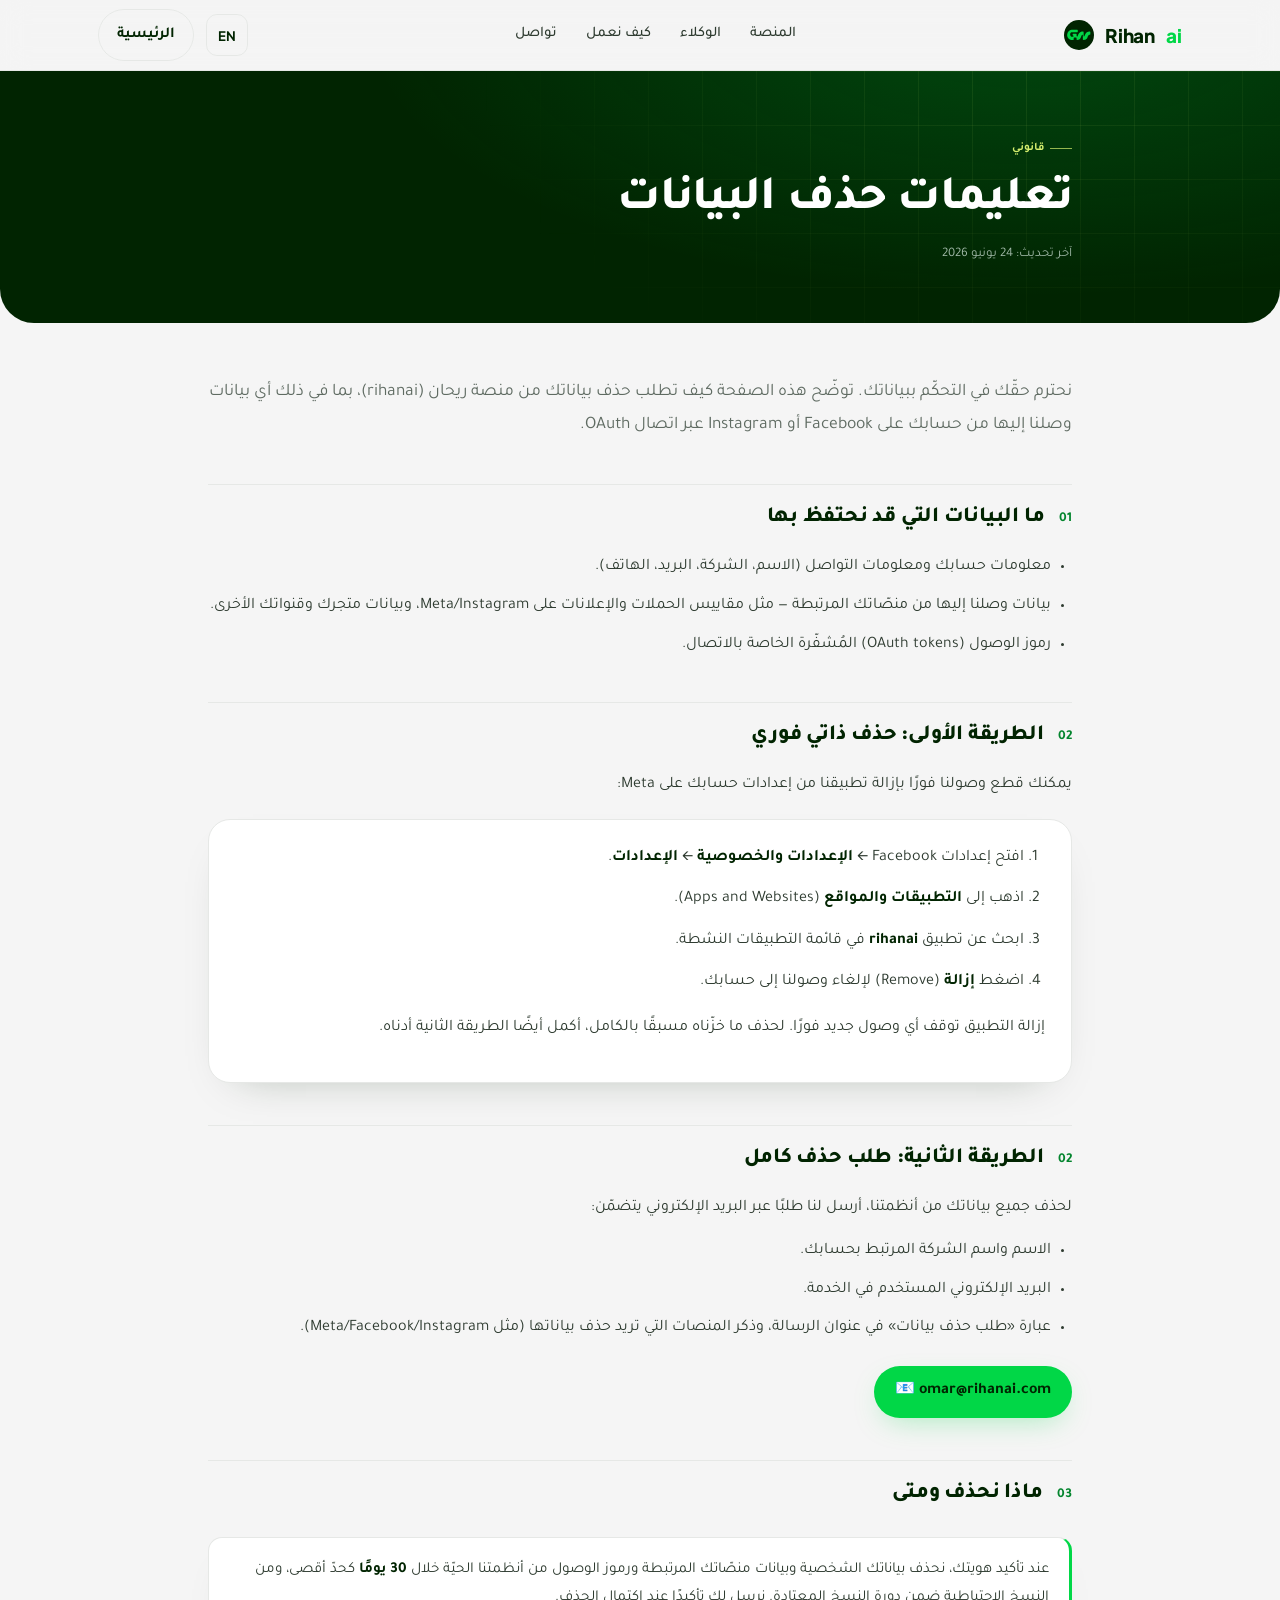
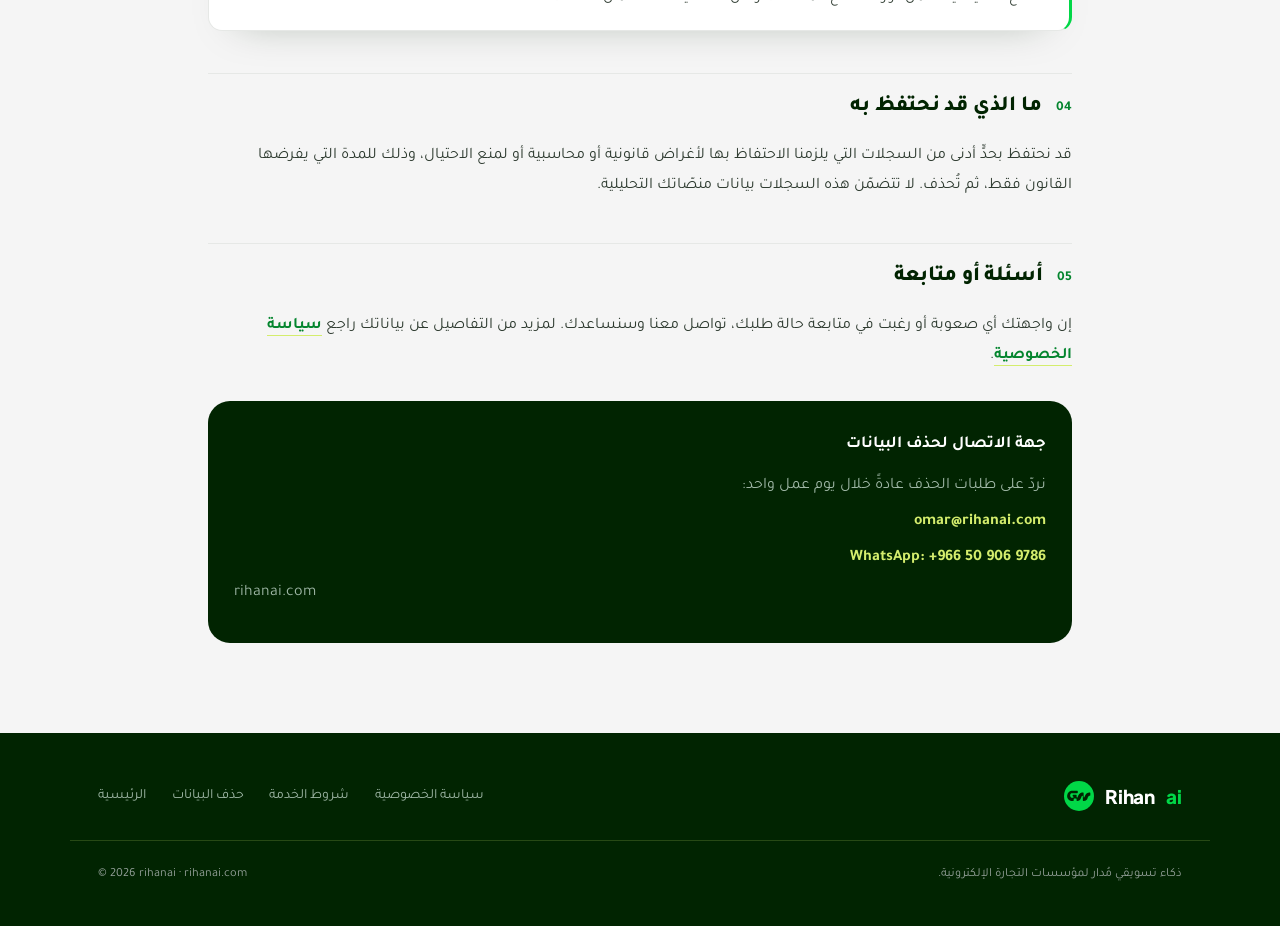
==== data-deletion-instructions.html @ b2b9e388 "rihanai site: landing + privacy, terms, data deletion pages" ====
<!DOCTYPE html>
<html lang="ar" dir="rtl">
<head>
<meta charset="UTF-8" />
<meta name="viewport" content="width=device-width, initial-scale=1.0" />
<title>rihanai — تعليمات حذف البيانات / Data Deletion Instructions</title>
<meta name="description" content="كيف تطلب حذف بياناتك من منصة ريحان، بما في ذلك بيانات Facebook وInstagram. rihanai data deletion instructions." />
<meta name="robots" content="index, follow" />
<link rel="preconnect" href="https://fonts.googleapis.com" />
<link rel="preconnect" href="https://fonts.gstatic.com" crossorigin />
<link href="https://fonts.googleapis.com/css2?family=Plus+Jakarta+Sans:wght@400;500;600;700;800&family=Tajawal:wght@400;500;700;800&family=JetBrains+Mono:wght@400;500;600;700&display=swap" rel="stylesheet" />
<link rel="icon" href="data:image/svg+xml,%3Csvg xmlns='http://www.w3.org/2000/svg' viewBox='0 0 184 184'%3E%3Ccircle cx='92' cy='92' r='92' fill='%23012401'/%3E%3Cpath d='M45.5 59.5C19.6 61.5 3.6 109.6 43 122.8c.3.1.7.2 1 .2H56.5c1.7 0 3-1.3 3-3V110.5c0-1.7 1.3-3 3-3H74c1.7 0 3 1.3 3 3v9.1c0 1.8 1.6 3.2 3.4 3l8.2-1.1c6.4-1.5 11.9-6.5 14.9-15 2.7-7.6 4.7-13.6 9.1-15.5 1.5-.6 2.9.8 2.9 2.5l.1 26c0 1.8 1.6 3.3 3.4 3.1l10-1.1c.4 0 .7-.1 1-.3 4.1-2 10.8-5.5 13.5-12.8 3.5-9.5 6-16 10-18 1.4-.7 3.4-.6 5 0 1.7.2 3-1 3-2.6V73c0-1.7-1.3-3-3-3h-5c-5 .5-14.8 4.1-19.5 11-6.3 9.2-4.6 11.9-9.6 18.9-.3.4-.6.7-1.1.9-1.6.3-2.9-1.7-2.9-3.4V73c0-1.7-1.3-3-3-3h-7.1c-.2 0-.5 0-.7.1-4.9 1.3-15.4 6.3-20.6 16.4-6.6 13-4 14-6.6 14h-2c-1.7 0-3-1.3-3-3V87.5c0-1.7-1.3-3-3-3H56c-1.7 0-3 1.3-3 3v4.3c0 1.4 1 2.6 2.5 2.7l.5 0c1.4.2 2.5 1.3 2.5 2.8v2.2c0 1.7-1.3 3-3 3h-8.6c-.3 0-.5 0-.7-.1C38.5 99.9 32.9 82 44.9 75.3c.4-.2.9-.3 1.3-.3h35.3c1.7 0 3-1.3 3-3V62.5c0-1.7-1.3-3-3-3H45.5Z' fill='%2301D747'/%3E%3C/svg%3E" />
<style>
  :root{
    --ink:#012401; --ink-soft:#2E3B30;
    --green:#01D747; --green-700:#04852E;
    --lime:#D4ED6D; --lime-deep:#5C7517;
    --canvas:#F5F5F5; --surface:#FFFFFF; --surface-soft:#F0F2F0; --tint:#E8FCEE;
    --muted:#5F6B62; --muted-soft:#94A099; --hairline:#E6E8E6;
    --on-dark-muted:#9FB7A6; --on-dark-hairline:rgba(212,237,109,.18);
    --maxw:920px; --radius:22px; --radius-sm:14px;
    --shadow-soft:0 18px 44px -30px rgba(1,36,1,.35);
    --mono:'JetBrains Mono', ui-monospace, Menlo, monospace;
    --font-en:'Plus Jakarta Sans', -apple-system, BlinkMacSystemFont, 'Segoe UI', sans-serif;
    --font-ar:'Tajawal', 'Plus Jakarta Sans', -apple-system, 'Segoe UI', sans-serif;
  }
  *{box-sizing:border-box;margin:0;padding:0}
  html{scroll-behavior:smooth}
  body{font-family:var(--font-ar);background:var(--canvas);color:var(--ink);line-height:1.85;-webkit-font-smoothing:antialiased;text-rendering:optimizeLegibility;overflow-x:hidden}
  html[lang="en"] body{font-family:var(--font-en);line-height:1.7}
  a{color:inherit;text-decoration:none}
  .wrap{max-width:var(--maxw);margin:0 auto;padding:0 28px}
  .mono{font-family:var(--mono);font-variant-numeric:tabular-nums}

  header.nav{position:sticky;top:0;z-index:50;background:rgba(245,245,245,.82);backdrop-filter:blur(14px);border-bottom:1px solid var(--hairline)}
  .nav-inner{display:flex;align-items:center;justify-content:space-between;height:70px;gap:1rem;max-width:1140px;margin:0 auto;padding:0 28px}
  .brand{display:flex;align-items:center;gap:.6em;font-family:var(--font-en);font-weight:800;font-size:1.18rem;letter-spacing:-.01em;direction:ltr}
  .brand svg{width:30px;height:30px;display:block}
  .brand .dot{color:var(--green)}
  .nav-links{display:flex;align-items:center;gap:1.8rem}
  .nav-links a.lnk{font-size:.92rem;font-weight:500;color:var(--ink-soft);transition:color .15s}
  .nav-links a.lnk:hover{color:var(--ink)}
  .nav-cta{display:flex;align-items:center;gap:.7rem}
  .lang{font-family:var(--font-en);font-weight:700;font-size:.82rem;border:1.5px solid var(--hairline);background:transparent;color:var(--ink);width:42px;height:42px;border-radius:11px;cursor:pointer;transition:.15s}
  .lang:hover{border-color:var(--ink)}
  .btn{display:inline-flex;align-items:center;gap:.5em;font-weight:700;font-size:.95rem;padding:.7em 1.2em;border-radius:999px;border:1.5px solid transparent;transition:transform .18s ease, box-shadow .18s ease;cursor:pointer;white-space:nowrap}
  .btn-ghost{border-color:var(--hairline);color:var(--ink);background:transparent}
  .btn-ghost:hover{border-color:var(--ink);transform:translateY(-2px)}
  .arrow{display:inline-block;transition:transform .18s ease}
  html[dir="rtl"] .arrow{transform:scaleX(-1)}

  .legal-hero{position:relative;background:radial-gradient(1100px 460px at 80% -20%, rgba(1,215,71,.20), transparent 60%),var(--ink);color:#fff;overflow:hidden;border-bottom-left-radius:34px;border-bottom-right-radius:34px}
  .legal-hero::after{content:"";position:absolute;inset:0;pointer-events:none;background-image:linear-gradient(var(--on-dark-hairline) 1px,transparent 1px),linear-gradient(90deg,var(--on-dark-hairline) 1px,transparent 1px);background-size:54px 54px;-webkit-mask-image:radial-gradient(800px 500px at 80% 0%, #000 0%, transparent 70%);mask-image:radial-gradient(800px 500px at 80% 0%, #000 0%, transparent 70%);opacity:.5}
  .legal-hero .wrap{position:relative;z-index:2;padding:62px 28px 56px}
  .eyebrow{font-family:var(--mono);font-size:.72rem;font-weight:600;letter-spacing:.22em;text-transform:uppercase;color:var(--lime);display:inline-flex;align-items:center;gap:.55em;margin-bottom:1rem}
  .eyebrow::before{content:"";width:22px;height:1.5px;background:var(--lime);opacity:.7}
  html[lang="ar"] .eyebrow{font-family:var(--font-ar);letter-spacing:0;text-transform:none;font-weight:700}
  .legal-hero h1{font-size:clamp(2rem,4.2vw,3rem);line-height:1.12;letter-spacing:-.02em;font-weight:800;margin-bottom:.9rem}
  .legal-hero .updated{font-family:var(--mono);font-size:.82rem;color:var(--on-dark-muted)}
  html[lang="ar"] .legal-hero .updated{font-family:var(--font-ar)}

  .legal-body{padding:54px 0 30px}
  .legal-body .lead{font-size:1.1rem;color:var(--muted);margin-bottom:34px}
  .legal-body h2{font-size:1.35rem;letter-spacing:-.01em;font-weight:800;margin:42px 0 14px;padding-top:14px;border-top:1px solid var(--hairline);display:flex;align-items:baseline;gap:.7em}
  .legal-body h2 .nx{font-family:var(--mono);font-size:.85rem;color:var(--green-700);font-weight:700;flex:none}
  html[lang="ar"] .legal-body h2 .nx{font-family:var(--font-ar)}
  .legal-body h3{font-size:1.05rem;font-weight:700;margin:24px 0 8px;color:var(--ink-soft)}
  .legal-body p{margin-bottom:14px;color:var(--ink-soft)}
  .legal-body ul,.legal-body ol{margin:0 0 16px;padding-inline-start:1.3em}
  .legal-body li{margin-bottom:9px;color:var(--ink-soft)}
  .legal-body ol li{margin-bottom:12px}
  .legal-body a.inl{color:var(--green-700);font-weight:600;border-bottom:1.5px solid var(--lime);padding-bottom:1px}
  .legal-body strong{color:var(--ink);font-weight:700}
  .callout{background:var(--surface);border:1px solid var(--hairline);border-inline-start:3px solid var(--green);border-radius:var(--radius-sm);padding:18px 20px;margin:22px 0;box-shadow:var(--shadow-soft)}
  .callout p{margin:0;font-size:.95rem}
  .steps-card{background:var(--surface);border:1px solid var(--hairline);border-radius:var(--radius);padding:24px 26px;margin:18px 0;box-shadow:var(--shadow-soft)}
  .steps-card h3{margin-top:0}
  .mailbtn{display:inline-flex;align-items:center;gap:.5em;background:var(--green);color:var(--ink);font-weight:700;padding:.7em 1.3em;border-radius:999px;margin-top:6px;direction:ltr;unicode-bidi:isolate;box-shadow:0 10px 30px -10px rgba(1,215,71,.35)}
  .mailbtn:hover{transform:translateY(-2px)}
  .contact-card{background:var(--ink);color:#fff;border-radius:var(--radius);padding:28px 26px;margin:30px 0 0}
  .contact-card h3{color:#fff;margin:0 0 12px}
  .contact-card p{color:var(--on-dark-muted);margin-bottom:6px}
  .contact-card a{color:var(--lime);font-weight:600;direction:ltr;unicode-bidi:isolate;display:inline-block}
  .ltr{direction:ltr;unicode-bidi:isolate}

  footer{background:var(--ink);color:var(--on-dark-muted);padding:46px 0 40px;margin-top:60px}
  .foot-inner{display:flex;align-items:center;justify-content:space-between;flex-wrap:wrap;gap:18px;max-width:1140px;margin:0 auto;padding:0 28px}
  .foot-inner .brand{color:#fff}
  .foot-links{display:flex;gap:1.6rem;font-size:.88rem;flex-wrap:wrap}
  .foot-links a:hover{color:var(--lime)}
  .foot-note{max-width:1140px;margin:26px auto 0;padding:22px 28px 0;border-top:1px solid var(--on-dark-hairline);font-size:.78rem;color:var(--muted-soft);display:flex;justify-content:space-between;flex-wrap:wrap;gap:10px}

  @media (max-width:620px){
    .nav-links{display:none}
    .legal-body h2{flex-direction:column;gap:.2em}
  }
</style>
</head>
<body>

<header class="nav">
  <div class="nav-inner">
    <a href="index.html" class="brand" aria-label="rihanai">
      <svg viewBox="0 0 184 184" aria-hidden="true"><circle cx="92" cy="92" r="92" fill="#012401"/><path d="M45.5 59.5C19.6 61.5 3.6 109.6 43 122.8c.3.1.7.2 1 .2H56.5c1.7 0 3-1.3 3-3V110.5c0-1.7 1.3-3 3-3H74c1.7 0 3 1.3 3 3v9.1c0 1.8 1.6 3.2 3.4 3l8.2-1.1c6.4-1.5 11.9-6.5 14.9-15 2.7-7.6 4.7-13.6 9.1-15.5 1.5-.6 2.9.8 2.9 2.5l.1 26c0 1.8 1.6 3.3 3.4 3.1l10-1.1c.4 0 .7-.1 1-.3 4.1-2 10.8-5.5 13.5-12.8 3.5-9.5 6-16 10-18 1.4-.7 3.4-.6 5 0 1.7.2 3-1 3-2.6V73c0-1.7-1.3-3-3-3h-5c-5 .5-14.8 4.1-19.5 11-6.3 9.2-4.6 11.9-9.6 18.9-.3.4-.6.7-1.1.9-1.6.3-2.9-1.7-2.9-3.4V73c0-1.7-1.3-3-3-3h-7.1c-.2 0-.5 0-.7.1-4.9 1.3-15.4 6.3-20.6 16.4-6.6 13-4 14-6.6 14h-2c-1.7 0-3-1.3-3-3V87.5c0-1.7-1.3-3-3-3H56c-1.7 0-3 1.3-3 3v4.3c0 1.4 1 2.6 2.5 2.7l.5 0c1.4.2 2.5 1.3 2.5 2.8v2.2c0 1.7-1.3 3-3 3h-8.6c-.3 0-.5 0-.7-.1C38.5 99.9 32.9 82 44.9 75.3c.4-.2.9-.3 1.3-.3h35.3c1.7 0 3-1.3 3-3V62.5c0-1.7-1.3-3-3-3H45.5Z" fill="#01D747"/></svg>
      Rihan<span class="dot">ai</span>
    </a>
    <nav class="nav-links">
      <a class="lnk" href="index.html#platform" data-ar="المنصة" data-en="Platform">المنصة</a>
      <a class="lnk" href="index.html#agents" data-ar="الوكلاء" data-en="Agents">الوكلاء</a>
      <a class="lnk" href="index.html#how" data-ar="كيف نعمل" data-en="How it works">كيف نعمل</a>
      <a class="lnk" href="index.html#contact" data-ar="تواصل" data-en="Contact">تواصل</a>
    </nav>
    <div class="nav-cta">
      <button class="lang" id="langToggle" aria-label="Switch language">EN</button>
      <a class="btn btn-ghost" href="index.html" data-ar="الرئيسية" data-en="Home">الرئيسية <span class="arrow">→</span></a>
    </div>
  </div>
</header>

<section class="legal-hero">
  <div class="wrap">
    <span class="eyebrow" data-ar="قانوني" data-en="Legal">قانوني</span>
    <h1 data-ar="تعليمات حذف البيانات" data-en="Data Deletion Instructions">تعليمات حذف البيانات</h1>
    <div class="updated" data-ar="آخر تحديث: 24 يونيو 2026" data-en="Last updated: June 24, 2026">آخر تحديث: 24 يونيو 2026</div>
  </div>
</section>

<main class="legal-body">
  <div class="wrap">
    <p class="lead" data-ar="نحترم حقّك في التحكّم ببياناتك. توضّح هذه الصفحة كيف تطلب حذف بياناتك من منصة ريحان (rihanai)، بما في ذلك أي بيانات وصلنا إليها من حسابك على Facebook أو Instagram عبر اتصال OAuth." data-en="We respect your right to control your data. This page explains how to request deletion of your data from rihanai, including any data we accessed from your Facebook or Instagram account through the OAuth connection.">نحترم حقّك في التحكّم ببياناتك. توضّح هذه الصفحة كيف تطلب حذف بياناتك من منصة ريحان (rihanai)، بما في ذلك أي بيانات وصلنا إليها من حسابك على Facebook أو Instagram عبر اتصال OAuth.</p>

    <h2><span class="nx">01</span><span data-ar="ما البيانات التي قد نحتفظ بها" data-en="What data we may hold">ما البيانات التي قد نحتفظ بها</span></h2>
    <ul>
      <li data-ar="معلومات حسابك ومعلومات التواصل (الاسم، الشركة، البريد، الهاتف)." data-en="Your account and contact information (name, company, email, phone).">معلومات حسابك ومعلومات التواصل (الاسم، الشركة، البريد، الهاتف).</li>
      <li data-ar="بيانات وصلنا إليها من منصّاتك المرتبطة — مثل مقاييس الحملات والإعلانات على Meta/Instagram، وبيانات متجرك وقنواتك الأخرى." data-en="Data we accessed from your connected platforms — such as Meta/Instagram campaign and ad metrics, and data from your store and other channels.">بيانات وصلنا إليها من منصّاتك المرتبطة — مثل مقاييس الحملات والإعلانات على Meta/Instagram، وبيانات متجرك وقنواتك الأخرى.</li>
      <li data-ar="رموز الوصول (OAuth tokens) المُشفّرة الخاصة بالاتصال." data-en="The encrypted OAuth access tokens used for the connection.">رموز الوصول (OAuth tokens) المُشفّرة الخاصة بالاتصال.</li>
    </ul>

    <h2><span class="nx">02</span><span data-ar="الطريقة الأولى: حذف ذاتي فوري" data-en="Option 1: instant self-service removal">الطريقة الأولى: حذف ذاتي فوري</span></h2>
    <p data-ar="يمكنك قطع وصولنا فورًا بإزالة تطبيقنا من إعدادات حسابك على Meta:" data-en="You can revoke our access immediately by removing our app from your Meta account settings:">يمكنك قطع وصولنا فورًا بإزالة تطبيقنا من إعدادات حسابك على Meta:</p>
    <div class="steps-card">
      <ol>
        <li data-ar="افتح إعدادات Facebook ← <strong>الإعدادات والخصوصية</strong> ← <strong>الإعدادات</strong>." data-en="Open Facebook <strong>Settings &amp; Privacy</strong> → <strong>Settings</strong>.">افتح إعدادات Facebook ← <strong>الإعدادات والخصوصية</strong> ← <strong>الإعدادات</strong>.</li>
        <li data-ar="اذهب إلى <strong>التطبيقات والمواقع</strong> (Apps and Websites)." data-en="Go to <strong>Apps and Websites</strong>.">اذهب إلى <strong>التطبيقات والمواقع</strong> (Apps and Websites).</li>
        <li data-ar="ابحث عن تطبيق <strong>rihanai</strong> في قائمة التطبيقات النشطة." data-en="Find the <strong>rihanai</strong> app in your active apps list.">ابحث عن تطبيق <strong>rihanai</strong> في قائمة التطبيقات النشطة.</li>
        <li data-ar="اضغط <strong>إزالة</strong> (Remove) لإلغاء وصولنا إلى حسابك." data-en="Click <strong>Remove</strong> to revoke our access to your account.">اضغط <strong>إزالة</strong> (Remove) لإلغاء وصولنا إلى حسابك.</li>
      </ol>
      <p data-ar="إزالة التطبيق توقف أي وصول جديد فورًا. لحذف ما خزّناه مسبقًا بالكامل، أكمل أيضًا الطريقة الثانية أدناه." data-en="Removing the app stops any new access immediately. To also erase everything we previously stored, complete Option 2 below.">إزالة التطبيق توقف أي وصول جديد فورًا. لحذف ما خزّناه مسبقًا بالكامل، أكمل أيضًا الطريقة الثانية أدناه.</p>
    </div>

    <h2><span class="nx">02</span><span data-ar="الطريقة الثانية: طلب حذف كامل" data-en="Option 2: request full deletion">الطريقة الثانية: طلب حذف كامل</span></h2>
    <p data-ar="لحذف جميع بياناتك من أنظمتنا، أرسل لنا طلبًا عبر البريد الإلكتروني يتضمّن:" data-en="To delete all of your data from our systems, send us a request by email including:">لحذف جميع بياناتك من أنظمتنا، أرسل لنا طلبًا عبر البريد الإلكتروني يتضمّن:</p>
    <ul>
      <li data-ar="الاسم واسم الشركة المرتبط بحسابك." data-en="The name and company associated with your account.">الاسم واسم الشركة المرتبط بحسابك.</li>
      <li data-ar="البريد الإلكتروني المستخدم في الخدمة." data-en="The email used with the service.">البريد الإلكتروني المستخدم في الخدمة.</li>
      <li data-ar="عبارة «طلب حذف بيانات» في عنوان الرسالة، وذكر المنصات التي تريد حذف بياناتها (مثل Meta/Facebook/Instagram)." data-en="The subject line &quot;Data Deletion Request&quot;, and the platforms whose data you want deleted (e.g. Meta/Facebook/Instagram).">عبارة «طلب حذف بيانات» في عنوان الرسالة، وذكر المنصات التي تريد حذف بياناتها (مثل Meta/Facebook/Instagram).</li>
    </ul>
    <a class="mailbtn" href="mailto:omar@rihanai.com?subject=Data%20Deletion%20Request%20-%20rihanai&amp;body=Name%2FCompany%3A%20%0AAccount%20email%3A%20%0APlatforms%20to%20delete%3A%20">📧 omar@rihanai.com</a>

    <h2><span class="nx">03</span><span data-ar="ماذا نحذف ومتى" data-en="What we delete & when">ماذا نحذف ومتى</span></h2>
    <div class="callout"><p data-ar="عند تأكيد هويتك، نحذف بياناتك الشخصية وبيانات منصّاتك المرتبطة ورموز الوصول من أنظمتنا الحيّة خلال <strong>30 يومًا</strong> كحدّ أقصى، ومن النسخ الاحتياطية ضمن دورة النسخ المعتادة. نرسل لك تأكيدًا عند اكتمال الحذف." data-en="Once your identity is confirmed, we delete your personal data, connected-platform data, and access tokens from our live systems within a maximum of <strong>30 days</strong>, and from backups within our normal backup cycle. We send you a confirmation once deletion is complete.">عند تأكيد هويتك، نحذف بياناتك الشخصية وبيانات منصّاتك المرتبطة ورموز الوصول من أنظمتنا الحيّة خلال <strong>30 يومًا</strong> كحدّ أقصى، ومن النسخ الاحتياطية ضمن دورة النسخ المعتادة. نرسل لك تأكيدًا عند اكتمال الحذف.</p></div>

    <h2><span class="nx">04</span><span data-ar="ما الذي قد نحتفظ به" data-en="What we may retain">ما الذي قد نحتفظ به</span></h2>
    <p data-ar="قد نحتفظ بحدٍّ أدنى من السجلات التي يلزمنا الاحتفاظ بها لأغراض قانونية أو محاسبية أو لمنع الاحتيال، وذلك للمدة التي يفرضها القانون فقط، ثم تُحذف. لا تتضمّن هذه السجلات بيانات منصّاتك التحليلية." data-en="We may retain a minimum of records that we are required to keep for legal, accounting, or fraud-prevention purposes, only for the period required by law, after which they are deleted. These records do not include your platform analytics data.">قد نحتفظ بحدٍّ أدنى من السجلات التي يلزمنا الاحتفاظ بها لأغراض قانونية أو محاسبية أو لمنع الاحتيال، وذلك للمدة التي يفرضها القانون فقط، ثم تُحذف. لا تتضمّن هذه السجلات بيانات منصّاتك التحليلية.</p>

    <h2><span class="nx">05</span><span data-ar="أسئلة أو متابعة" data-en="Questions or follow-up">أسئلة أو متابعة</span></h2>
    <p data-ar="إن واجهتك أي صعوبة أو رغبت في متابعة حالة طلبك، تواصل معنا وسنساعدك. لمزيد من التفاصيل عن بياناتك راجع <a class='inl' href='privacy-policy.html'>سياسة الخصوصية</a>." data-en="If you run into any difficulty or want to follow up on your request, contact us and we will help. For more detail about your data, see our <a class='inl' href='privacy-policy.html'>Privacy Policy</a>.">إن واجهتك أي صعوبة أو رغبت في متابعة حالة طلبك، تواصل معنا وسنساعدك. لمزيد من التفاصيل عن بياناتك راجع <a class="inl" href="privacy-policy.html">سياسة الخصوصية</a>.</p>

    <div class="contact-card">
      <h3 data-ar="جهة الاتصال لحذف البيانات" data-en="Data deletion contact">جهة الاتصال لحذف البيانات</h3>
      <p data-ar="نردّ على طلبات الحذف عادةً خلال يوم عمل واحد:" data-en="We usually respond to deletion requests within one business day:">نردّ على طلبات الحذف عادةً خلال يوم عمل واحد:</p>
      <p><a href="mailto:omar@rihanai.com?subject=Data%20Deletion%20Request%20-%20rihanai">omar@rihanai.com</a></p>
      <p><a href="https://wa.me/966509069786" target="_blank" rel="noopener">WhatsApp: +966 50 906 9786</a></p>
      <p class="ltr">rihanai.com</p>
    </div>
  </div>
</main>

<footer>
  <div class="foot-inner">
    <a href="index.html" class="brand">
      <svg viewBox="0 0 184 184" aria-hidden="true"><circle cx="92" cy="92" r="92" fill="#01D747"/><path d="M45.5 59.5C19.6 61.5 3.6 109.6 43 122.8c.3.1.7.2 1 .2H56.5c1.7 0 3-1.3 3-3V110.5c0-1.7 1.3-3 3-3H74c1.7 0 3 1.3 3 3v9.1c0 1.8 1.6 3.2 3.4 3l8.2-1.1c6.4-1.5 11.9-6.5 14.9-15 2.7-7.6 4.7-13.6 9.1-15.5 1.5-.6 2.9.8 2.9 2.5l.1 26c0 1.8 1.6 3.3 3.4 3.1l10-1.1c.4 0 .7-.1 1-.3 4.1-2 10.8-5.5 13.5-12.8 3.5-9.5 6-16 10-18 1.4-.7 3.4-.6 5 0 1.7.2 3-1 3-2.6V73c0-1.7-1.3-3-3-3h-5c-5 .5-14.8 4.1-19.5 11-6.3 9.2-4.6 11.9-9.6 18.9-.3.4-.6.7-1.1.9-1.6.3-2.9-1.7-2.9-3.4V73c0-1.7-1.3-3-3-3h-7.1c-.2 0-.5 0-.7.1-4.9 1.3-15.4 6.3-20.6 16.4-6.6 13-4 14-6.6 14h-2c-1.7 0-3-1.3-3-3V87.5c0-1.7-1.3-3-3-3H56c-1.7 0-3 1.3-3 3v4.3c0 1.4 1 2.6 2.5 2.7l.5 0c1.4.2 2.5 1.3 2.5 2.8v2.2c0 1.7-1.3 3-3 3h-8.6c-.3 0-.5 0-.7-.1C38.5 99.9 32.9 82 44.9 75.3c.4-.2.9-.3 1.3-.3h35.3c1.7 0 3-1.3 3-3V62.5c0-1.7-1.3-3-3-3H45.5Z" fill="#012401"/></svg>
      Rihan<span style="color:var(--green)">ai</span>
    </a>
    <nav class="foot-links">
      <a href="privacy-policy.html" data-ar="سياسة الخصوصية" data-en="Privacy Policy">سياسة الخصوصية</a>
      <a href="terms-of-service.html" data-ar="شروط الخدمة" data-en="Terms of Service">شروط الخدمة</a>
      <a href="data-deletion-instructions.html" data-ar="حذف البيانات" data-en="Data Deletion">حذف البيانات</a>
      <a href="index.html" data-ar="الرئيسية" data-en="Home">الرئيسية</a>
    </nav>
  </div>
  <div class="foot-note">
    <span data-ar="ذكاء تسويقي مُدار لمؤسسات التجارة الإلكترونية." data-en="Managed marketing intelligence for enterprise eCommerce.">ذكاء تسويقي مُدار لمؤسسات التجارة الإلكترونية.</span>
    <span class="ltr">© 2026 rihanai · rihanai.com</span>
  </div>
</footer>

<script>
(function(){
  var lang='ar';
  function applyLang(l){
    lang=l;
    document.documentElement.lang=l;
    document.documentElement.dir=(l==='ar')?'rtl':'ltr';
    document.querySelectorAll('[data-ar]').forEach(function(el){
      var v=el.getAttribute('data-'+l); if(v!=null) el.innerHTML=v;
    });
    var lt=document.getElementById('langToggle'); if(lt) lt.textContent=(l==='ar')?'EN':'ع';
    try{ localStorage.setItem('rihan_lang',l); }catch(e){}
  }
  var saved=null; try{ saved=localStorage.getItem('rihan_lang'); }catch(e){}
  document.getElementById('langToggle').addEventListener('click',function(){ applyLang(lang==='ar'?'en':'ar'); });
  if(saved==='en'||saved==='ar') applyLang(saved); else applyLang('ar');
})();
</script>
</body>
</html>
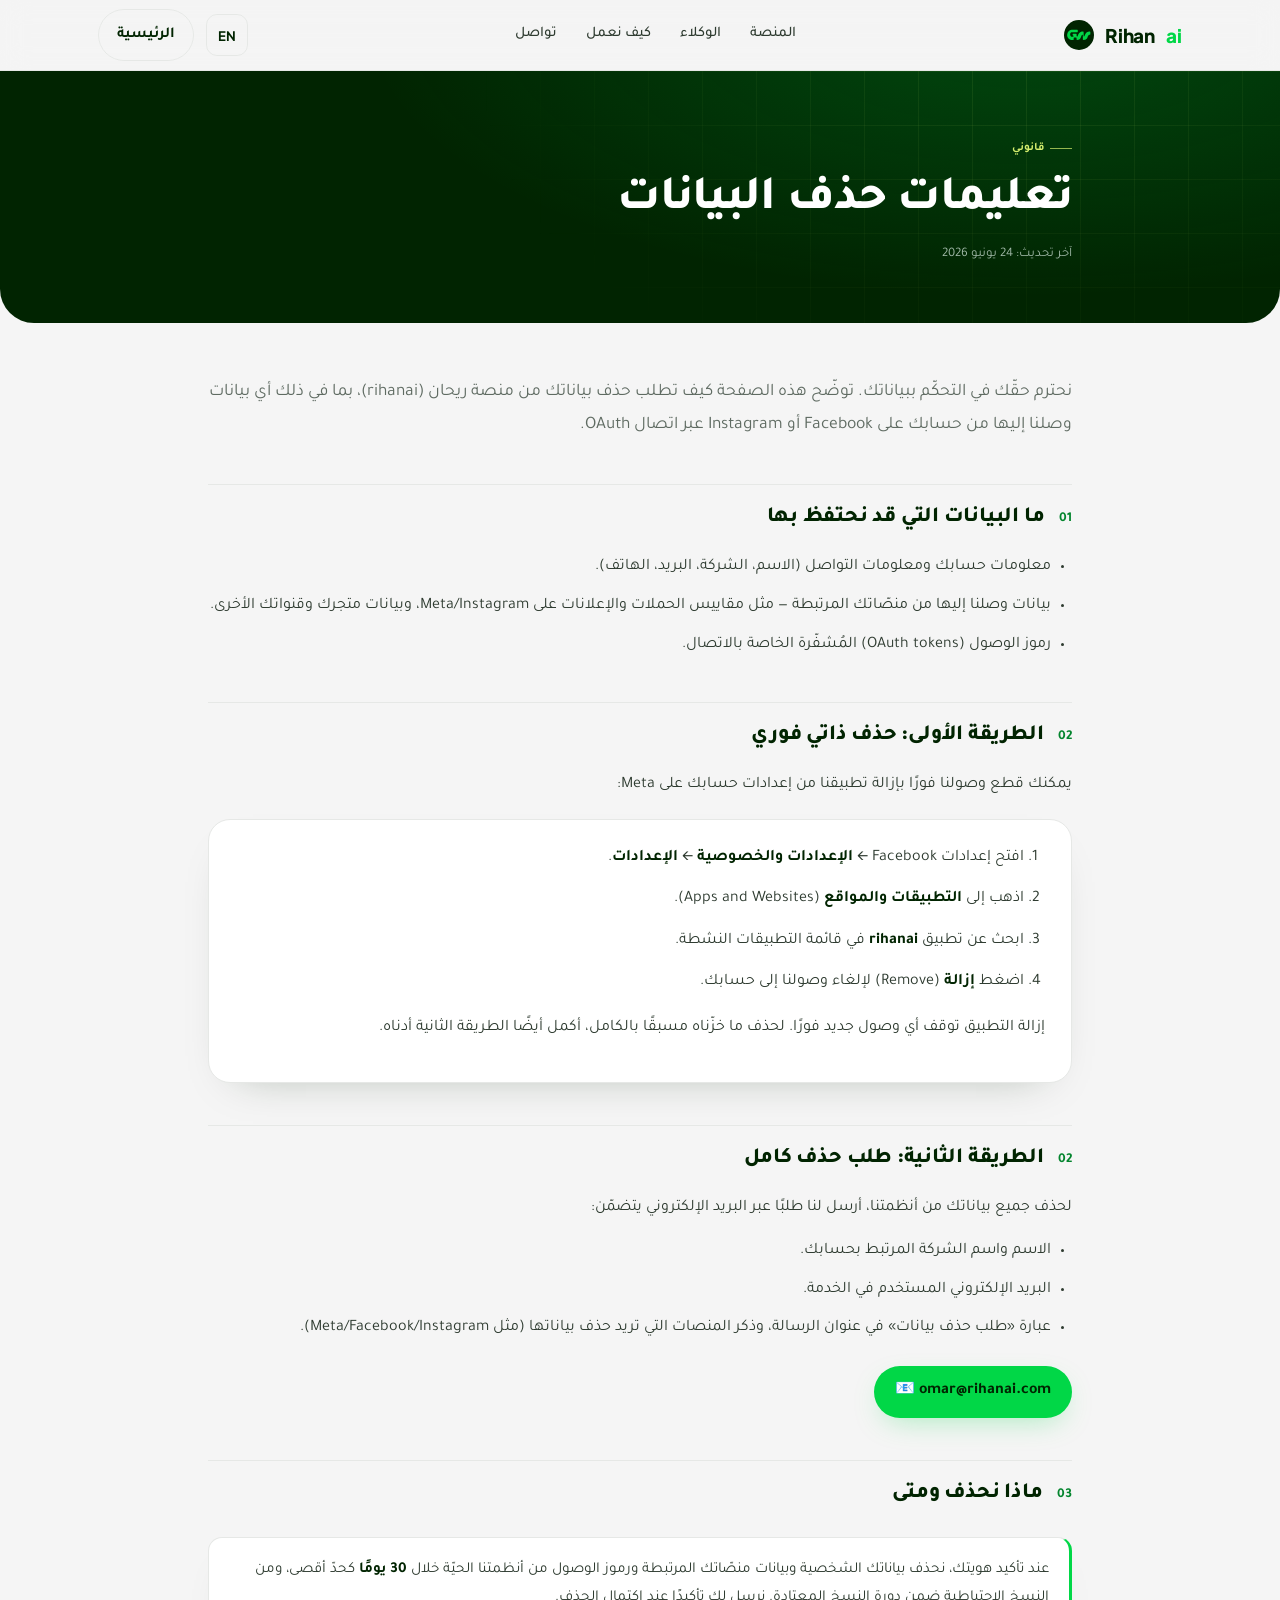
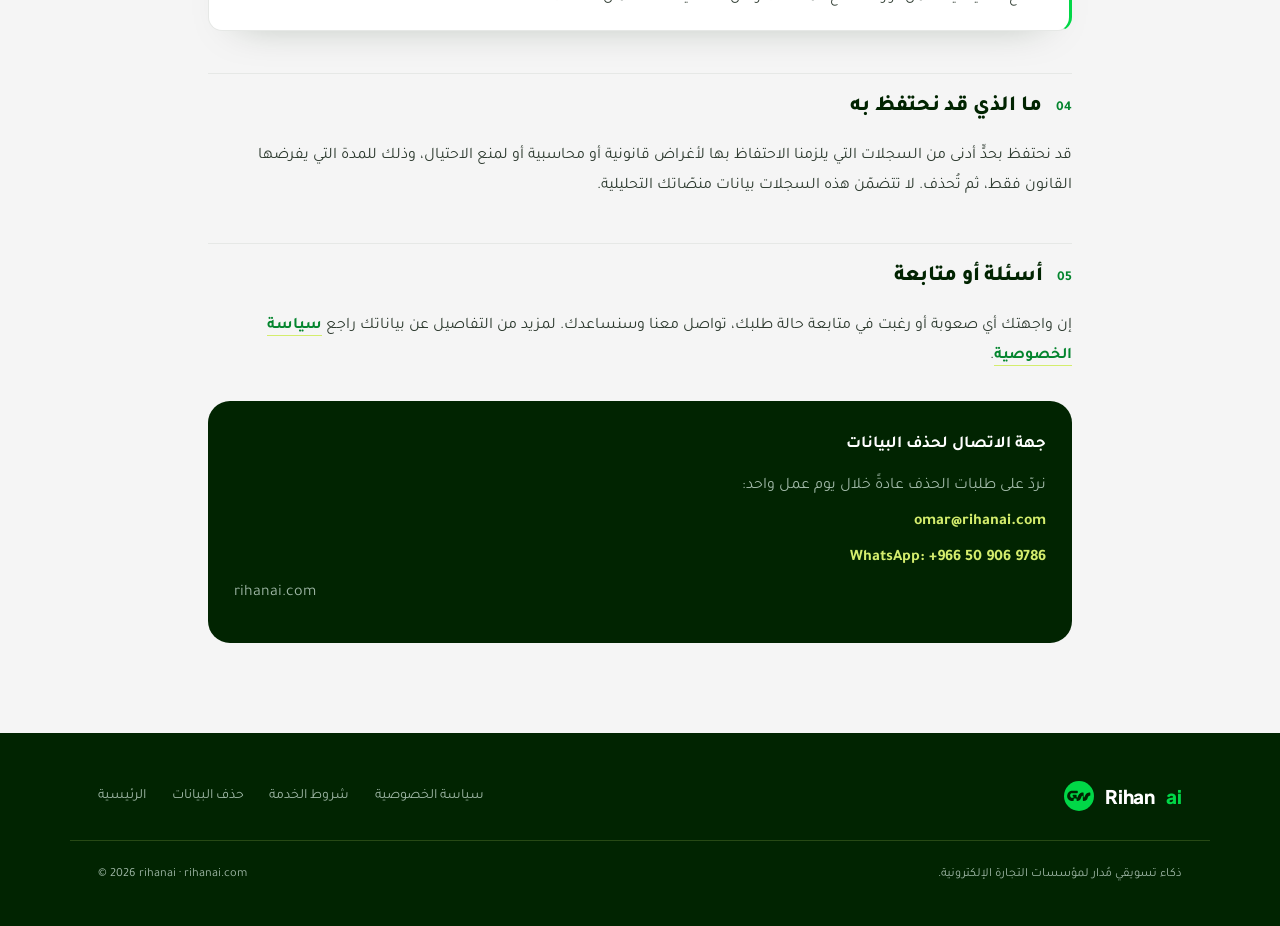
==== commit e8b8e2e8: "update site content" ====
--- a/data-deletion-instructions.html
+++ b/data-deletion-instructions.html
@@ -8,7 +8,8 @@
 <meta name="robots" content="index, follow" />
 <link rel="preconnect" href="https://fonts.googleapis.com" />
 <link rel="preconnect" href="https://fonts.gstatic.com" crossorigin />
-<link href="https://fonts.googleapis.com/css2?family=Plus+Jakarta+Sans:wght@400;500;600;700;800&family=Tajawal:wght@400;500;700;800&family=JetBrains+Mono:wght@400;500;600;700&display=swap" rel="stylesheet" />
+<link rel="stylesheet" media="print" onload="this.media='all'" href="https://fonts.googleapis.com/css2?family=Plus+Jakarta+Sans:wght@400;500;600;700;800&family=Tajawal:wght@400;500;700;800&family=JetBrains+Mono:wght@400;500;600;700&display=swap" />
+<noscript><link rel="stylesheet" href="https://fonts.googleapis.com/css2?family=Plus+Jakarta+Sans:wght@400;500;600;700;800&family=Tajawal:wght@400;500;700;800&family=JetBrains+Mono:wght@400;500;600;700&display=swap" /></noscript>
 <link rel="icon" href="data:image/svg+xml,%3Csvg xmlns='http://www.w3.org/2000/svg' viewBox='0 0 184 184'%3E%3Ccircle cx='92' cy='92' r='92' fill='%23012401'/%3E%3Cpath d='M45.5 59.5C19.6 61.5 3.6 109.6 43 122.8c.3.1.7.2 1 .2H56.5c1.7 0 3-1.3 3-3V110.5c0-1.7 1.3-3 3-3H74c1.7 0 3 1.3 3 3v9.1c0 1.8 1.6 3.2 3.4 3l8.2-1.1c6.4-1.5 11.9-6.5 14.9-15 2.7-7.6 4.7-13.6 9.1-15.5 1.5-.6 2.9.8 2.9 2.5l.1 26c0 1.8 1.6 3.3 3.4 3.1l10-1.1c.4 0 .7-.1 1-.3 4.1-2 10.8-5.5 13.5-12.8 3.5-9.5 6-16 10-18 1.4-.7 3.4-.6 5 0 1.7.2 3-1 3-2.6V73c0-1.7-1.3-3-3-3h-5c-5 .5-14.8 4.1-19.5 11-6.3 9.2-4.6 11.9-9.6 18.9-.3.4-.6.7-1.1.9-1.6.3-2.9-1.7-2.9-3.4V73c0-1.7-1.3-3-3-3h-7.1c-.2 0-.5 0-.7.1-4.9 1.3-15.4 6.3-20.6 16.4-6.6 13-4 14-6.6 14h-2c-1.7 0-3-1.3-3-3V87.5c0-1.7-1.3-3-3-3H56c-1.7 0-3 1.3-3 3v4.3c0 1.4 1 2.6 2.5 2.7l.5 0c1.4.2 2.5 1.3 2.5 2.8v2.2c0 1.7-1.3 3-3 3h-8.6c-.3 0-.5 0-.7-.1C38.5 99.9 32.9 82 44.9 75.3c.4-.2.9-.3 1.3-.3h35.3c1.7 0 3-1.3 3-3V62.5c0-1.7-1.3-3-3-3H45.5Z' fill='%2301D747'/%3E%3C/svg%3E" />
 <style>
   :root{
@@ -16,8 +17,9 @@
     --green:#01D747; --green-700:#04852E;
     --lime:#D4ED6D; --lime-deep:#5C7517;
     --canvas:#F5F5F5; --surface:#FFFFFF; --surface-soft:#F0F2F0; --tint:#E8FCEE;
-    --muted:#5F6B62; --muted-soft:#94A099; --hairline:#E6E8E6;
+    --muted:#5F6B62; --muted-soft:#65726B; --hairline:#E6E8E6;
     --on-dark-muted:#9FB7A6; --on-dark-hairline:rgba(212,237,109,.18);
+    --coral:#C73D30;
     --maxw:920px; --radius:22px; --radius-sm:14px;
     --shadow-soft:0 18px 44px -30px rgba(1,36,1,.35);
     --mono:'JetBrains Mono', ui-monospace, Menlo, monospace;
@@ -31,6 +33,8 @@
   a{color:inherit;text-decoration:none}
   .wrap{max-width:var(--maxw);margin:0 auto;padding:0 28px}
   .mono{font-family:var(--mono);font-variant-numeric:tabular-nums}
+  .skip{position:absolute;top:-100%;left:1rem;z-index:999;background:var(--ink);color:#fff;padding:.75em 1.2em;border-radius:0 0 var(--radius-sm) var(--radius-sm);font-weight:700;transition:top .15s}
+  .skip:focus{top:0;color:var(--lime)}
 
   header.nav{position:sticky;top:0;z-index:50;background:rgba(245,245,245,.82);backdrop-filter:blur(14px);border-bottom:1px solid var(--hairline)}
   .nav-inner{display:flex;align-items:center;justify-content:space-between;height:70px;gap:1rem;max-width:1140px;margin:0 auto;padding:0 28px}
@@ -88,7 +92,7 @@
   .foot-inner .brand{color:#fff}
   .foot-links{display:flex;gap:1.6rem;font-size:.88rem;flex-wrap:wrap}
   .foot-links a:hover{color:var(--lime)}
-  .foot-note{max-width:1140px;margin:26px auto 0;padding:22px 28px 0;border-top:1px solid var(--on-dark-hairline);font-size:.78rem;color:var(--muted-soft);display:flex;justify-content:space-between;flex-wrap:wrap;gap:10px}
+  .foot-note{max-width:1140px;margin:26px auto 0;padding:22px 28px 0;border-top:1px solid var(--on-dark-hairline);font-size:.78rem;color:var(--on-dark-muted);display:flex;justify-content:space-between;flex-wrap:wrap;gap:10px}
 
   @media (max-width:620px){
     .nav-links{display:none}
@@ -98,13 +102,15 @@
 </head>
 <body>
 
+<a class="skip" href="#main" data-ar="تجاوز إلى المحتوى" data-en="Skip to content">تجاوز إلى المحتوى</a>
+
 <header class="nav">
   <div class="nav-inner">
     <a href="index.html" class="brand" aria-label="rihanai">
       <svg viewBox="0 0 184 184" aria-hidden="true"><circle cx="92" cy="92" r="92" fill="#012401"/><path d="M45.5 59.5C19.6 61.5 3.6 109.6 43 122.8c.3.1.7.2 1 .2H56.5c1.7 0 3-1.3 3-3V110.5c0-1.7 1.3-3 3-3H74c1.7 0 3 1.3 3 3v9.1c0 1.8 1.6 3.2 3.4 3l8.2-1.1c6.4-1.5 11.9-6.5 14.9-15 2.7-7.6 4.7-13.6 9.1-15.5 1.5-.6 2.9.8 2.9 2.5l.1 26c0 1.8 1.6 3.3 3.4 3.1l10-1.1c.4 0 .7-.1 1-.3 4.1-2 10.8-5.5 13.5-12.8 3.5-9.5 6-16 10-18 1.4-.7 3.4-.6 5 0 1.7.2 3-1 3-2.6V73c0-1.7-1.3-3-3-3h-5c-5 .5-14.8 4.1-19.5 11-6.3 9.2-4.6 11.9-9.6 18.9-.3.4-.6.7-1.1.9-1.6.3-2.9-1.7-2.9-3.4V73c0-1.7-1.3-3-3-3h-7.1c-.2 0-.5 0-.7.1-4.9 1.3-15.4 6.3-20.6 16.4-6.6 13-4 14-6.6 14h-2c-1.7 0-3-1.3-3-3V87.5c0-1.7-1.3-3-3-3H56c-1.7 0-3 1.3-3 3v4.3c0 1.4 1 2.6 2.5 2.7l.5 0c1.4.2 2.5 1.3 2.5 2.8v2.2c0 1.7-1.3 3-3 3h-8.6c-.3 0-.5 0-.7-.1C38.5 99.9 32.9 82 44.9 75.3c.4-.2.9-.3 1.3-.3h35.3c1.7 0 3-1.3 3-3V62.5c0-1.7-1.3-3-3-3H45.5Z" fill="#01D747"/></svg>
       Rihan<span class="dot">ai</span>
     </a>
-    <nav class="nav-links">
+    <nav class="nav-links" aria-label="Main navigation / القائمة الرئيسية">
       <a class="lnk" href="index.html#platform" data-ar="المنصة" data-en="Platform">المنصة</a>
       <a class="lnk" href="index.html#agents" data-ar="الوكلاء" data-en="Agents">الوكلاء</a>
       <a class="lnk" href="index.html#how" data-ar="كيف نعمل" data-en="How it works">كيف نعمل</a>
@@ -125,7 +131,7 @@
   </div>
 </section>
 
-<main class="legal-body">
+<main id="main" class="legal-body">
   <div class="wrap">
     <p class="lead" data-ar="نحترم حقّك في التحكّم ببياناتك. توضّح هذه الصفحة كيف تطلب حذف بياناتك من منصة ريحان (rihanai)، بما في ذلك أي بيانات وصلنا إليها من حسابك على Facebook أو Instagram عبر اتصال OAuth." data-en="We respect your right to control your data. This page explains how to request deletion of your data from rihanai, including any data we accessed from your Facebook or Instagram account through the OAuth connection.">نحترم حقّك في التحكّم ببياناتك. توضّح هذه الصفحة كيف تطلب حذف بياناتك من منصة ريحان (rihanai)، بما في ذلك أي بيانات وصلنا إليها من حسابك على Facebook أو Instagram عبر اتصال OAuth.</p>
 
@@ -182,7 +188,7 @@
       <svg viewBox="0 0 184 184" aria-hidden="true"><circle cx="92" cy="92" r="92" fill="#01D747"/><path d="M45.5 59.5C19.6 61.5 3.6 109.6 43 122.8c.3.1.7.2 1 .2H56.5c1.7 0 3-1.3 3-3V110.5c0-1.7 1.3-3 3-3H74c1.7 0 3 1.3 3 3v9.1c0 1.8 1.6 3.2 3.4 3l8.2-1.1c6.4-1.5 11.9-6.5 14.9-15 2.7-7.6 4.7-13.6 9.1-15.5 1.5-.6 2.9.8 2.9 2.5l.1 26c0 1.8 1.6 3.3 3.4 3.1l10-1.1c.4 0 .7-.1 1-.3 4.1-2 10.8-5.5 13.5-12.8 3.5-9.5 6-16 10-18 1.4-.7 3.4-.6 5 0 1.7.2 3-1 3-2.6V73c0-1.7-1.3-3-3-3h-5c-5 .5-14.8 4.1-19.5 11-6.3 9.2-4.6 11.9-9.6 18.9-.3.4-.6.7-1.1.9-1.6.3-2.9-1.7-2.9-3.4V73c0-1.7-1.3-3-3-3h-7.1c-.2 0-.5 0-.7.1-4.9 1.3-15.4 6.3-20.6 16.4-6.6 13-4 14-6.6 14h-2c-1.7 0-3-1.3-3-3V87.5c0-1.7-1.3-3-3-3H56c-1.7 0-3 1.3-3 3v4.3c0 1.4 1 2.6 2.5 2.7l.5 0c1.4.2 2.5 1.3 2.5 2.8v2.2c0 1.7-1.3 3-3 3h-8.6c-.3 0-.5 0-.7-.1C38.5 99.9 32.9 82 44.9 75.3c.4-.2.9-.3 1.3-.3h35.3c1.7 0 3-1.3 3-3V62.5c0-1.7-1.3-3-3-3H45.5Z" fill="#012401"/></svg>
       Rihan<span style="color:var(--green)">ai</span>
     </a>
-    <nav class="foot-links">
+    <nav class="foot-links" aria-label="Footer navigation / روابط التذييل">
       <a href="privacy-policy.html" data-ar="سياسة الخصوصية" data-en="Privacy Policy">سياسة الخصوصية</a>
       <a href="terms-of-service.html" data-ar="شروط الخدمة" data-en="Terms of Service">شروط الخدمة</a>
       <a href="data-deletion-instructions.html" data-ar="حذف البيانات" data-en="Data Deletion">حذف البيانات</a>
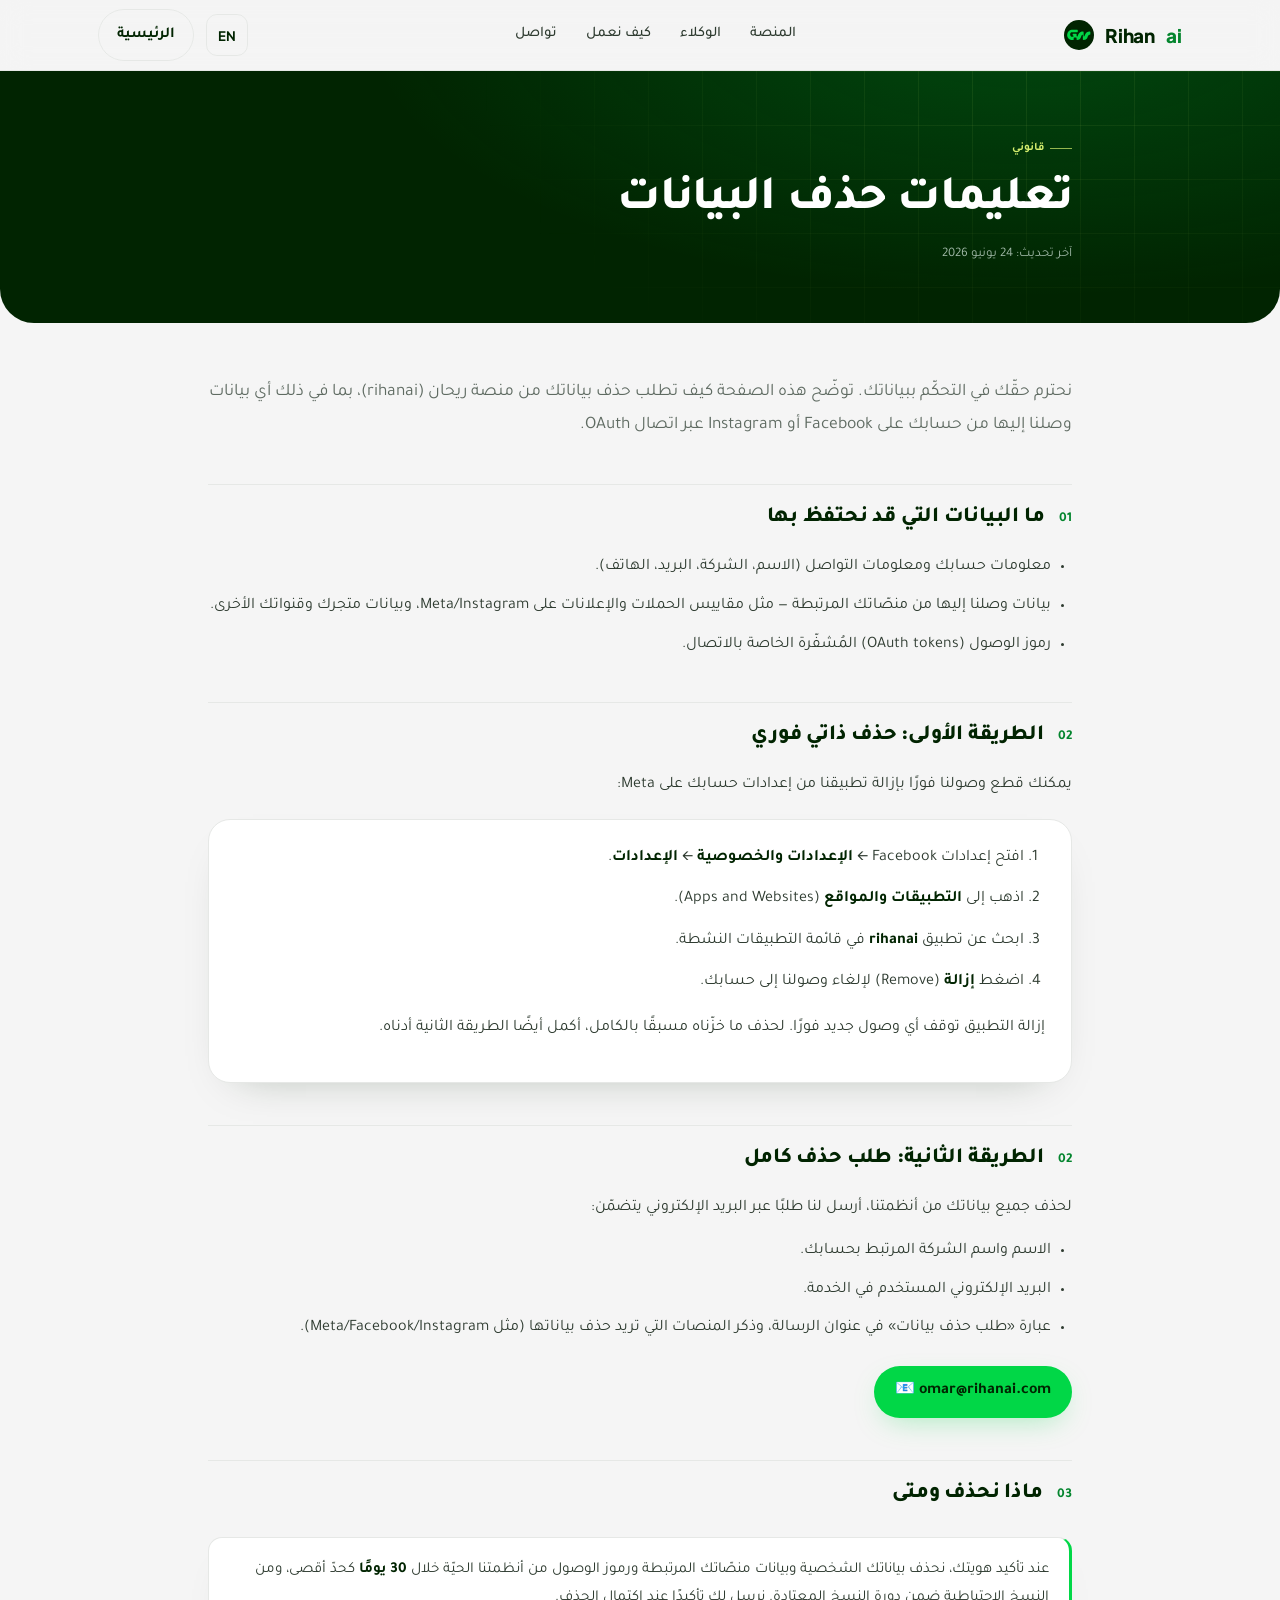
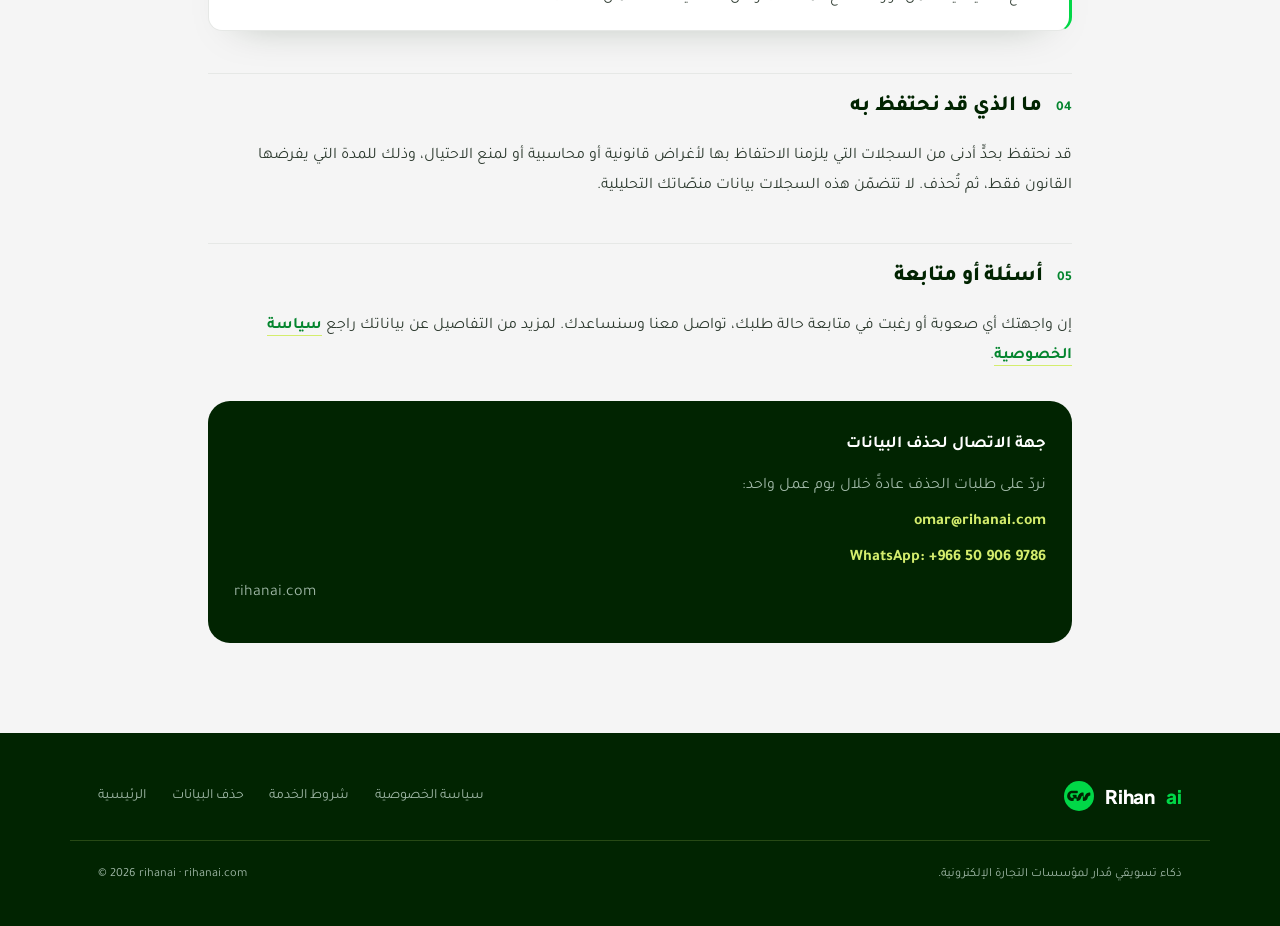
==== commit d48f8cc1: "fix: font-display optional to eliminate CLS, fix dot contrast, fix heading order, add main landmark" ====
--- a/data-deletion-instructions.html
+++ b/data-deletion-instructions.html
@@ -8,8 +8,8 @@
 <meta name="robots" content="index, follow" />
 <link rel="preconnect" href="https://fonts.googleapis.com" />
 <link rel="preconnect" href="https://fonts.gstatic.com" crossorigin />
-<link rel="stylesheet" media="print" onload="this.media='all'" href="https://fonts.googleapis.com/css2?family=Plus+Jakarta+Sans:wght@400;500;600;700;800&family=Tajawal:wght@400;500;700;800&family=JetBrains+Mono:wght@400;500;600;700&display=swap" />
-<noscript><link rel="stylesheet" href="https://fonts.googleapis.com/css2?family=Plus+Jakarta+Sans:wght@400;500;600;700;800&family=Tajawal:wght@400;500;700;800&family=JetBrains+Mono:wght@400;500;600;700&display=swap" /></noscript>
+<link rel="stylesheet" media="print" onload="this.media='all'" href="https://fonts.googleapis.com/css2?family=Plus+Jakarta+Sans:wght@400;500;600;700;800&family=Tajawal:wght@400;500;700;800&family=JetBrains+Mono:wght@400;500;600;700&display=optional" />
+<noscript><link rel="stylesheet" href="https://fonts.googleapis.com/css2?family=Plus+Jakarta+Sans:wght@400;500;600;700;800&family=Tajawal:wght@400;500;700;800&family=JetBrains+Mono:wght@400;500;600;700&display=optional" /></noscript>
 <link rel="icon" href="data:image/svg+xml,%3Csvg xmlns='http://www.w3.org/2000/svg' viewBox='0 0 184 184'%3E%3Ccircle cx='92' cy='92' r='92' fill='%23012401'/%3E%3Cpath d='M45.5 59.5C19.6 61.5 3.6 109.6 43 122.8c.3.1.7.2 1 .2H56.5c1.7 0 3-1.3 3-3V110.5c0-1.7 1.3-3 3-3H74c1.7 0 3 1.3 3 3v9.1c0 1.8 1.6 3.2 3.4 3l8.2-1.1c6.4-1.5 11.9-6.5 14.9-15 2.7-7.6 4.7-13.6 9.1-15.5 1.5-.6 2.9.8 2.9 2.5l.1 26c0 1.8 1.6 3.3 3.4 3.1l10-1.1c.4 0 .7-.1 1-.3 4.1-2 10.8-5.5 13.5-12.8 3.5-9.5 6-16 10-18 1.4-.7 3.4-.6 5 0 1.7.2 3-1 3-2.6V73c0-1.7-1.3-3-3-3h-5c-5 .5-14.8 4.1-19.5 11-6.3 9.2-4.6 11.9-9.6 18.9-.3.4-.6.7-1.1.9-1.6.3-2.9-1.7-2.9-3.4V73c0-1.7-1.3-3-3-3h-7.1c-.2 0-.5 0-.7.1-4.9 1.3-15.4 6.3-20.6 16.4-6.6 13-4 14-6.6 14h-2c-1.7 0-3-1.3-3-3V87.5c0-1.7-1.3-3-3-3H56c-1.7 0-3 1.3-3 3v4.3c0 1.4 1 2.6 2.5 2.7l.5 0c1.4.2 2.5 1.3 2.5 2.8v2.2c0 1.7-1.3 3-3 3h-8.6c-.3 0-.5 0-.7-.1C38.5 99.9 32.9 82 44.9 75.3c.4-.2.9-.3 1.3-.3h35.3c1.7 0 3-1.3 3-3V62.5c0-1.7-1.3-3-3-3H45.5Z' fill='%2301D747'/%3E%3C/svg%3E" />
 <style>
   :root{
@@ -40,7 +40,7 @@
   .nav-inner{display:flex;align-items:center;justify-content:space-between;height:70px;gap:1rem;max-width:1140px;margin:0 auto;padding:0 28px}
   .brand{display:flex;align-items:center;gap:.6em;font-family:var(--font-en);font-weight:800;font-size:1.18rem;letter-spacing:-.01em;direction:ltr}
   .brand svg{width:30px;height:30px;display:block}
-  .brand .dot{color:var(--green)}
+  .brand .dot{color:var(--green-700)}
   .nav-links{display:flex;align-items:center;gap:1.8rem}
   .nav-links a.lnk{font-size:.92rem;font-weight:500;color:var(--ink-soft);transition:color .15s}
   .nav-links a.lnk:hover{color:var(--ink)}
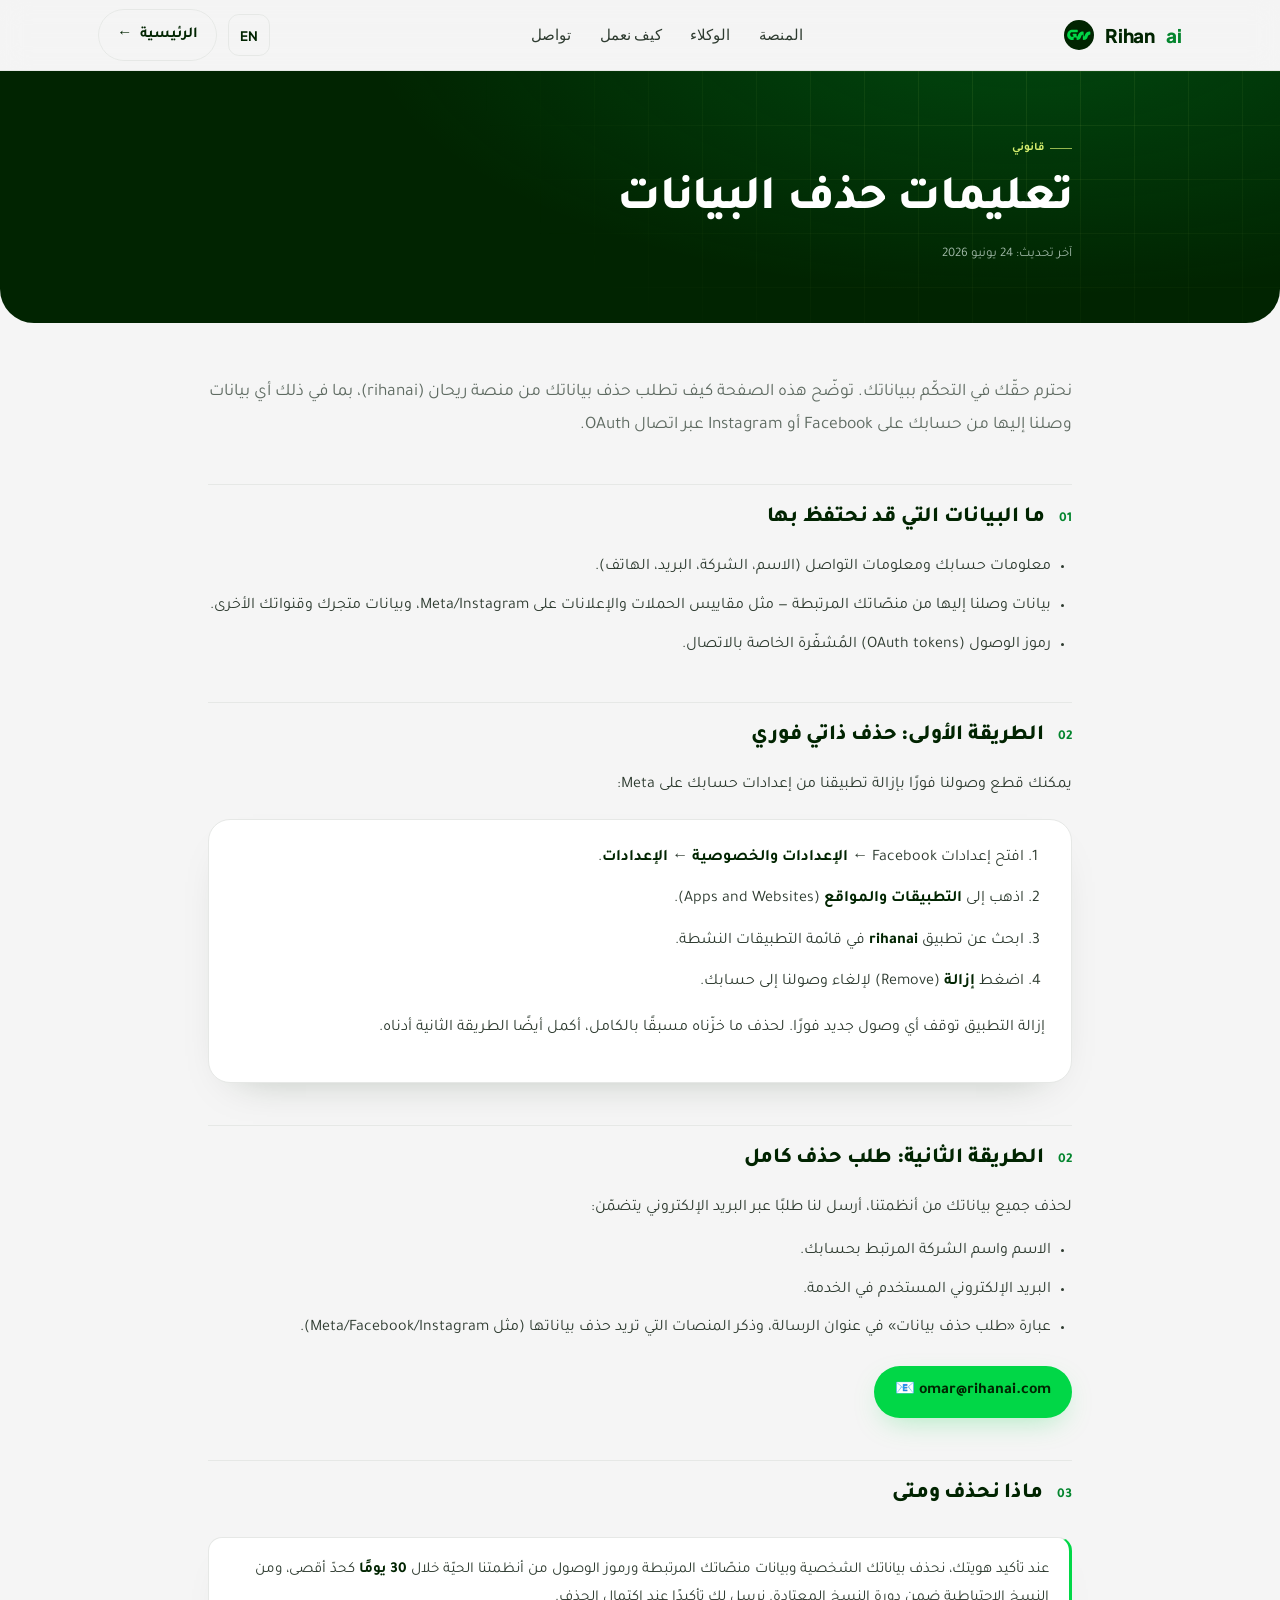
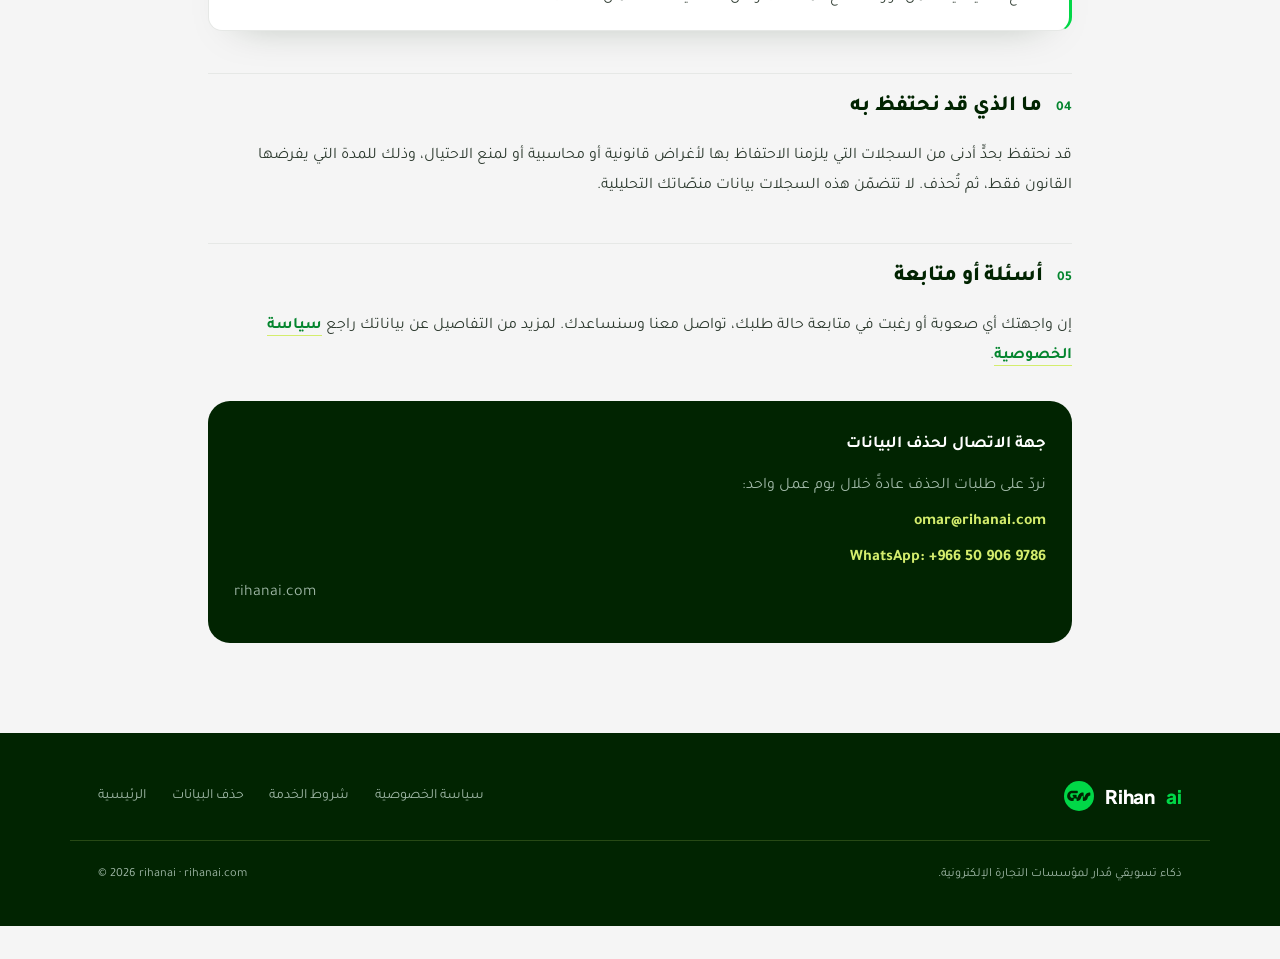
==== commit a32171e3: "perf: self-host fonts + preload, font-display optional, skip JS reflow on initial load (fixes CLS, c" ====
--- a/data-deletion-instructions.html
+++ b/data-deletion-instructions.html
@@ -6,12 +6,149 @@
 <title>rihanai — تعليمات حذف البيانات / Data Deletion Instructions</title>
 <meta name="description" content="كيف تطلب حذف بياناتك من منصة ريحان، بما في ذلك بيانات Facebook وInstagram. rihanai data deletion instructions." />
 <meta name="robots" content="index, follow" />
-<link rel="preconnect" href="https://fonts.googleapis.com" />
-<link rel="preconnect" href="https://fonts.gstatic.com" crossorigin />
-<link rel="stylesheet" media="print" onload="this.media='all'" href="https://fonts.googleapis.com/css2?family=Plus+Jakarta+Sans:wght@400;500;600;700;800&family=Tajawal:wght@400;500;700;800&family=JetBrains+Mono:wght@400;500;600;700&display=optional" />
-<noscript><link rel="stylesheet" href="https://fonts.googleapis.com/css2?family=Plus+Jakarta+Sans:wght@400;500;600;700;800&family=Tajawal:wght@400;500;700;800&family=JetBrains+Mono:wght@400;500;600;700&display=optional" /></noscript>
 <link rel="icon" href="data:image/svg+xml,%3Csvg xmlns='http://www.w3.org/2000/svg' viewBox='0 0 184 184'%3E%3Ccircle cx='92' cy='92' r='92' fill='%23012401'/%3E%3Cpath d='M45.5 59.5C19.6 61.5 3.6 109.6 43 122.8c.3.1.7.2 1 .2H56.5c1.7 0 3-1.3 3-3V110.5c0-1.7 1.3-3 3-3H74c1.7 0 3 1.3 3 3v9.1c0 1.8 1.6 3.2 3.4 3l8.2-1.1c6.4-1.5 11.9-6.5 14.9-15 2.7-7.6 4.7-13.6 9.1-15.5 1.5-.6 2.9.8 2.9 2.5l.1 26c0 1.8 1.6 3.3 3.4 3.1l10-1.1c.4 0 .7-.1 1-.3 4.1-2 10.8-5.5 13.5-12.8 3.5-9.5 6-16 10-18 1.4-.7 3.4-.6 5 0 1.7.2 3-1 3-2.6V73c0-1.7-1.3-3-3-3h-5c-5 .5-14.8 4.1-19.5 11-6.3 9.2-4.6 11.9-9.6 18.9-.3.4-.6.7-1.1.9-1.6.3-2.9-1.7-2.9-3.4V73c0-1.7-1.3-3-3-3h-7.1c-.2 0-.5 0-.7.1-4.9 1.3-15.4 6.3-20.6 16.4-6.6 13-4 14-6.6 14h-2c-1.7 0-3-1.3-3-3V87.5c0-1.7-1.3-3-3-3H56c-1.7 0-3 1.3-3 3v4.3c0 1.4 1 2.6 2.5 2.7l.5 0c1.4.2 2.5 1.3 2.5 2.8v2.2c0 1.7-1.3 3-3 3h-8.6c-.3 0-.5 0-.7-.1C38.5 99.9 32.9 82 44.9 75.3c.4-.2.9-.3 1.3-.3h35.3c1.7 0 3-1.3 3-3V62.5c0-1.7-1.3-3-3-3H45.5Z' fill='%2301D747'/%3E%3C/svg%3E" />
+<link rel="preload" as="font" type="font/woff2" href="fonts/tajawal-400-arabic.woff2" crossorigin />
+<link rel="preload" as="font" type="font/woff2" href="fonts/tajawal-700-arabic.woff2" crossorigin />
+<link rel="preload" as="font" type="font/woff2" href="fonts/tajawal-800-arabic.woff2" crossorigin />
 <style>
+/* self-hosted fonts */
+@font-face{
+  font-family:'Tajawal';
+  font-style:normal;
+  font-weight:400;
+  font-display:optional;
+  src:url(fonts/tajawal-400-arabic.woff2) format('woff2');
+  unicode-range:U+0600-06FF, U+0750-077F, U+0870-088E, U+0890-0891, U+0897-08E1, U+08E3-08FF, U+200C-200E, U+2010-2011, U+204F, U+2E41, U+FB50-FDFF, U+FE70-FE74, U+FE76-FEFC, U+102E0-102FB, U+10E60-10E7E, U+10EC2-10EC4, U+10EFC-10EFF, U+1EE00-1EE03, U+1EE05-1EE1F, U+1EE21-1EE22, U+1EE24, U+1EE27, U+1EE29-1EE32, U+1EE34-1EE37, U+1EE39, U+1EE3B, U+1EE42, U+1EE47, U+1EE49, U+1EE4B, U+1EE4D-1EE4F, U+1EE51-1EE52, U+1EE54, U+1EE57, U+1EE59, U+1EE5B, U+1EE5D, U+1EE5F, U+1EE61-1EE62, U+1EE64, U+1EE67-1EE6A, U+1EE6C-1EE72, U+1EE74-1EE77, U+1EE79-1EE7C, U+1EE7E, U+1EE80-1EE89, U+1EE8B-1EE9B, U+1EEA1-1EEA3, U+1EEA5-1EEA9, U+1EEAB-1EEBB, U+1EEF0-1EEF1;
+}
+@font-face{
+  font-family:'Tajawal';
+  font-style:normal;
+  font-weight:400;
+  font-display:optional;
+  src:url(fonts/tajawal-400-latin.woff2) format('woff2');
+  unicode-range:U+0000-00FF, U+0131, U+0152-0153, U+02BB-02BC, U+02C6, U+02DA, U+02DC, U+0304, U+0308, U+0329, U+2000-206F, U+20AC, U+2122, U+2191, U+2193, U+2212, U+2215, U+FEFF, U+FFFD;
+}
+@font-face{
+  font-family:'Tajawal';
+  font-style:normal;
+  font-weight:500;
+  font-display:optional;
+  src:url(fonts/tajawal-500-arabic.woff2) format('woff2');
+  unicode-range:U+0600-06FF, U+0750-077F, U+0870-088E, U+0890-0891, U+0897-08E1, U+08E3-08FF, U+200C-200E, U+2010-2011, U+204F, U+2E41, U+FB50-FDFF, U+FE70-FE74, U+FE76-FEFC, U+102E0-102FB, U+10E60-10E7E, U+10EC2-10EC4, U+10EFC-10EFF, U+1EE00-1EE03, U+1EE05-1EE1F, U+1EE21-1EE22, U+1EE24, U+1EE27, U+1EE29-1EE32, U+1EE34-1EE37, U+1EE39, U+1EE3B, U+1EE42, U+1EE47, U+1EE49, U+1EE4B, U+1EE4D-1EE4F, U+1EE51-1EE52, U+1EE54, U+1EE57, U+1EE59, U+1EE5B, U+1EE5D, U+1EE5F, U+1EE61-1EE62, U+1EE64, U+1EE67-1EE6A, U+1EE6C-1EE72, U+1EE74-1EE77, U+1EE79-1EE7C, U+1EE7E, U+1EE80-1EE89, U+1EE8B-1EE9B, U+1EEA1-1EEA3, U+1EEA5-1EEA9, U+1EEAB-1EEBB, U+1EEF0-1EEF1;
+}
+@font-face{
+  font-family:'Tajawal';
+  font-style:normal;
+  font-weight:500;
+  font-display:optional;
+  src:url(fonts/tajawal-500-latin.woff2) format('woff2');
+  unicode-range:U+0000-00FF, U+0131, U+0152-0153, U+02BB-02BC, U+02C6, U+02DA, U+02DC, U+0304, U+0308, U+0329, U+2000-206F, U+20AC, U+2122, U+2191, U+2193, U+2212, U+2215, U+FEFF, U+FFFD;
+}
+@font-face{
+  font-family:'Tajawal';
+  font-style:normal;
+  font-weight:700;
+  font-display:optional;
+  src:url(fonts/tajawal-700-arabic.woff2) format('woff2');
+  unicode-range:U+0600-06FF, U+0750-077F, U+0870-088E, U+0890-0891, U+0897-08E1, U+08E3-08FF, U+200C-200E, U+2010-2011, U+204F, U+2E41, U+FB50-FDFF, U+FE70-FE74, U+FE76-FEFC, U+102E0-102FB, U+10E60-10E7E, U+10EC2-10EC4, U+10EFC-10EFF, U+1EE00-1EE03, U+1EE05-1EE1F, U+1EE21-1EE22, U+1EE24, U+1EE27, U+1EE29-1EE32, U+1EE34-1EE37, U+1EE39, U+1EE3B, U+1EE42, U+1EE47, U+1EE49, U+1EE4B, U+1EE4D-1EE4F, U+1EE51-1EE52, U+1EE54, U+1EE57, U+1EE59, U+1EE5B, U+1EE5D, U+1EE5F, U+1EE61-1EE62, U+1EE64, U+1EE67-1EE6A, U+1EE6C-1EE72, U+1EE74-1EE77, U+1EE79-1EE7C, U+1EE7E, U+1EE80-1EE89, U+1EE8B-1EE9B, U+1EEA1-1EEA3, U+1EEA5-1EEA9, U+1EEAB-1EEBB, U+1EEF0-1EEF1;
+}
+@font-face{
+  font-family:'Tajawal';
+  font-style:normal;
+  font-weight:700;
+  font-display:optional;
+  src:url(fonts/tajawal-700-latin.woff2) format('woff2');
+  unicode-range:U+0000-00FF, U+0131, U+0152-0153, U+02BB-02BC, U+02C6, U+02DA, U+02DC, U+0304, U+0308, U+0329, U+2000-206F, U+20AC, U+2122, U+2191, U+2193, U+2212, U+2215, U+FEFF, U+FFFD;
+}
+@font-face{
+  font-family:'Tajawal';
+  font-style:normal;
+  font-weight:800;
+  font-display:optional;
+  src:url(fonts/tajawal-800-arabic.woff2) format('woff2');
+  unicode-range:U+0600-06FF, U+0750-077F, U+0870-088E, U+0890-0891, U+0897-08E1, U+08E3-08FF, U+200C-200E, U+2010-2011, U+204F, U+2E41, U+FB50-FDFF, U+FE70-FE74, U+FE76-FEFC, U+102E0-102FB, U+10E60-10E7E, U+10EC2-10EC4, U+10EFC-10EFF, U+1EE00-1EE03, U+1EE05-1EE1F, U+1EE21-1EE22, U+1EE24, U+1EE27, U+1EE29-1EE32, U+1EE34-1EE37, U+1EE39, U+1EE3B, U+1EE42, U+1EE47, U+1EE49, U+1EE4B, U+1EE4D-1EE4F, U+1EE51-1EE52, U+1EE54, U+1EE57, U+1EE59, U+1EE5B, U+1EE5D, U+1EE5F, U+1EE61-1EE62, U+1EE64, U+1EE67-1EE6A, U+1EE6C-1EE72, U+1EE74-1EE77, U+1EE79-1EE7C, U+1EE7E, U+1EE80-1EE89, U+1EE8B-1EE9B, U+1EEA1-1EEA3, U+1EEA5-1EEA9, U+1EEAB-1EEBB, U+1EEF0-1EEF1;
+}
+@font-face{
+  font-family:'Tajawal';
+  font-style:normal;
+  font-weight:800;
+  font-display:optional;
+  src:url(fonts/tajawal-800-latin.woff2) format('woff2');
+  unicode-range:U+0000-00FF, U+0131, U+0152-0153, U+02BB-02BC, U+02C6, U+02DA, U+02DC, U+0304, U+0308, U+0329, U+2000-206F, U+20AC, U+2122, U+2191, U+2193, U+2212, U+2215, U+FEFF, U+FFFD;
+}
+@font-face{
+  font-family:'Plus Jakarta Sans';
+  font-style:normal;
+  font-weight:400;
+  font-display:optional;
+  src:url(fonts/plusjakartasans-400-latin.woff2) format('woff2');
+  unicode-range:U+0000-00FF, U+0131, U+0152-0153, U+02BB-02BC, U+02C6, U+02DA, U+02DC, U+0304, U+0308, U+0329, U+2000-206F, U+20AC, U+2122, U+2191, U+2193, U+2212, U+2215, U+FEFF, U+FFFD;
+}
+@font-face{
+  font-family:'Plus Jakarta Sans';
+  font-style:normal;
+  font-weight:500;
+  font-display:optional;
+  src:url(fonts/plusjakartasans-500-latin.woff2) format('woff2');
+  unicode-range:U+0000-00FF, U+0131, U+0152-0153, U+02BB-02BC, U+02C6, U+02DA, U+02DC, U+0304, U+0308, U+0329, U+2000-206F, U+20AC, U+2122, U+2191, U+2193, U+2212, U+2215, U+FEFF, U+FFFD;
+}
+@font-face{
+  font-family:'Plus Jakarta Sans';
+  font-style:normal;
+  font-weight:600;
+  font-display:optional;
+  src:url(fonts/plusjakartasans-600-latin.woff2) format('woff2');
+  unicode-range:U+0000-00FF, U+0131, U+0152-0153, U+02BB-02BC, U+02C6, U+02DA, U+02DC, U+0304, U+0308, U+0329, U+2000-206F, U+20AC, U+2122, U+2191, U+2193, U+2212, U+2215, U+FEFF, U+FFFD;
+}
+@font-face{
+  font-family:'Plus Jakarta Sans';
+  font-style:normal;
+  font-weight:700;
+  font-display:optional;
+  src:url(fonts/plusjakartasans-700-latin.woff2) format('woff2');
+  unicode-range:U+0000-00FF, U+0131, U+0152-0153, U+02BB-02BC, U+02C6, U+02DA, U+02DC, U+0304, U+0308, U+0329, U+2000-206F, U+20AC, U+2122, U+2191, U+2193, U+2212, U+2215, U+FEFF, U+FFFD;
+}
+@font-face{
+  font-family:'Plus Jakarta Sans';
+  font-style:normal;
+  font-weight:800;
+  font-display:optional;
+  src:url(fonts/plusjakartasans-800-latin.woff2) format('woff2');
+  unicode-range:U+0000-00FF, U+0131, U+0152-0153, U+02BB-02BC, U+02C6, U+02DA, U+02DC, U+0304, U+0308, U+0329, U+2000-206F, U+20AC, U+2122, U+2191, U+2193, U+2212, U+2215, U+FEFF, U+FFFD;
+}
+@font-face{
+  font-family:'JetBrains Mono';
+  font-style:normal;
+  font-weight:400;
+  font-display:optional;
+  src:url(fonts/jetbrainsmono-400-latin.woff2) format('woff2');
+  unicode-range:U+0000-00FF, U+0131, U+0152-0153, U+02BB-02BC, U+02C6, U+02DA, U+02DC, U+0304, U+0308, U+0329, U+2000-206F, U+20AC, U+2122, U+2191, U+2193, U+2212, U+2215, U+FEFF, U+FFFD;
+}
+@font-face{
+  font-family:'JetBrains Mono';
+  font-style:normal;
+  font-weight:500;
+  font-display:optional;
+  src:url(fonts/jetbrainsmono-500-latin.woff2) format('woff2');
+  unicode-range:U+0000-00FF, U+0131, U+0152-0153, U+02BB-02BC, U+02C6, U+02DA, U+02DC, U+0304, U+0308, U+0329, U+2000-206F, U+20AC, U+2122, U+2191, U+2193, U+2212, U+2215, U+FEFF, U+FFFD;
+}
+@font-face{
+  font-family:'JetBrains Mono';
+  font-style:normal;
+  font-weight:600;
+  font-display:optional;
+  src:url(fonts/jetbrainsmono-600-latin.woff2) format('woff2');
+  unicode-range:U+0000-00FF, U+0131, U+0152-0153, U+02BB-02BC, U+02C6, U+02DA, U+02DC, U+0304, U+0308, U+0329, U+2000-206F, U+20AC, U+2122, U+2191, U+2193, U+2212, U+2215, U+FEFF, U+FFFD;
+}
+@font-face{
+  font-family:'JetBrains Mono';
+  font-style:normal;
+  font-weight:700;
+  font-display:optional;
+  src:url(fonts/jetbrainsmono-700-latin.woff2) format('woff2');
+  unicode-range:U+0000-00FF, U+0131, U+0152-0153, U+02BB-02BC, U+02C6, U+02DA, U+02DC, U+0304, U+0308, U+0329, U+2000-206F, U+20AC, U+2122, U+2191, U+2193, U+2212, U+2215, U+FEFF, U+FFFD;
+}
+
   :root{
     --ink:#012401; --ink-soft:#2E3B30;
     --green:#01D747; --green-700:#04852E;
@@ -204,11 +341,11 @@
 <script>
 (function(){
   var lang='ar';
-  function applyLang(l){
+  function applyLang(l, rewrite){
     lang=l;
     document.documentElement.lang=l;
     document.documentElement.dir=(l==='ar')?'rtl':'ltr';
-    document.querySelectorAll('[data-ar]').forEach(function(el){
+    if(rewrite!==false) document.querySelectorAll('[data-ar]').forEach(function(el){
       var v=el.getAttribute('data-'+l); if(v!=null) el.innerHTML=v;
     });
     var lt=document.getElementById('langToggle'); if(lt) lt.textContent=(l==='ar')?'EN':'ع';
@@ -216,7 +353,7 @@
   }
   var saved=null; try{ saved=localStorage.getItem('rihan_lang'); }catch(e){}
   document.getElementById('langToggle').addEventListener('click',function(){ applyLang(lang==='ar'?'en':'ar'); });
-  if(saved==='en'||saved==='ar') applyLang(saved); else applyLang('ar');
+  if(saved==='en') applyLang('en'); else applyLang('ar', false);
 })();
 </script>
 </body>
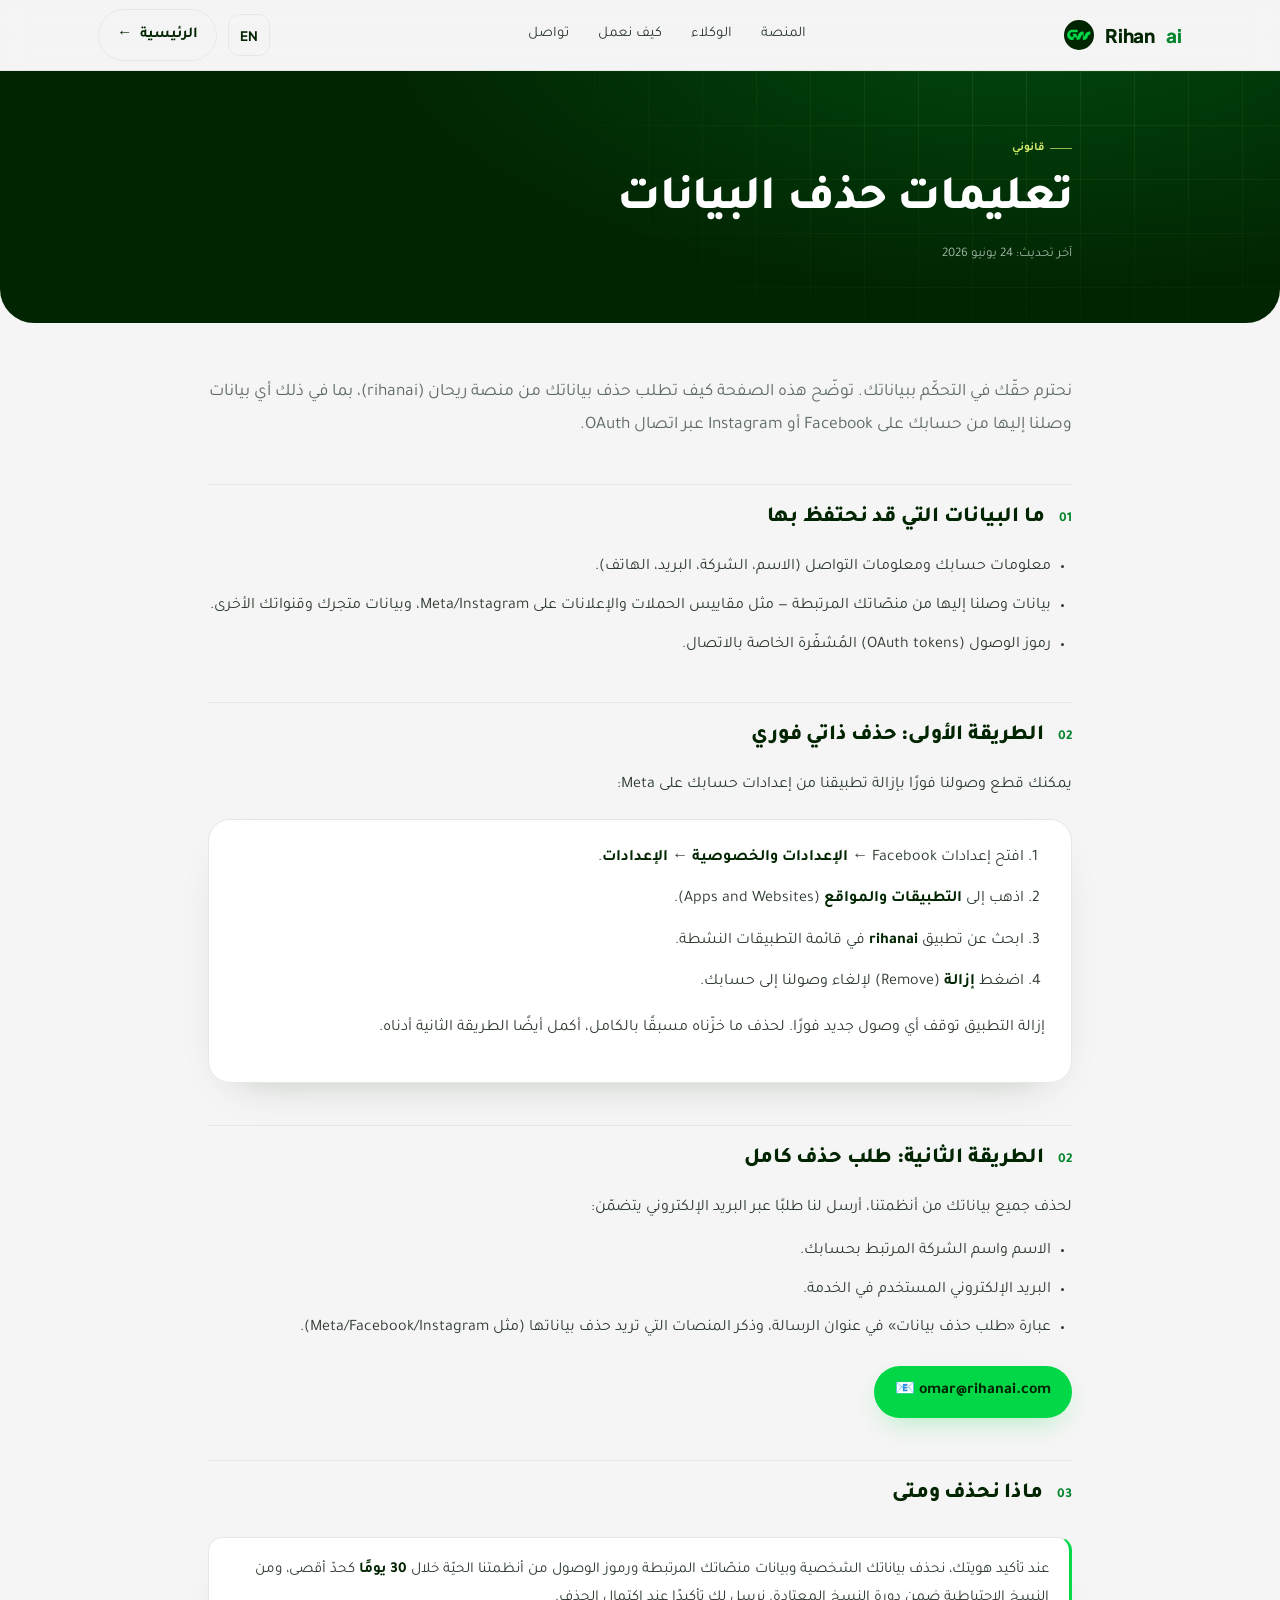
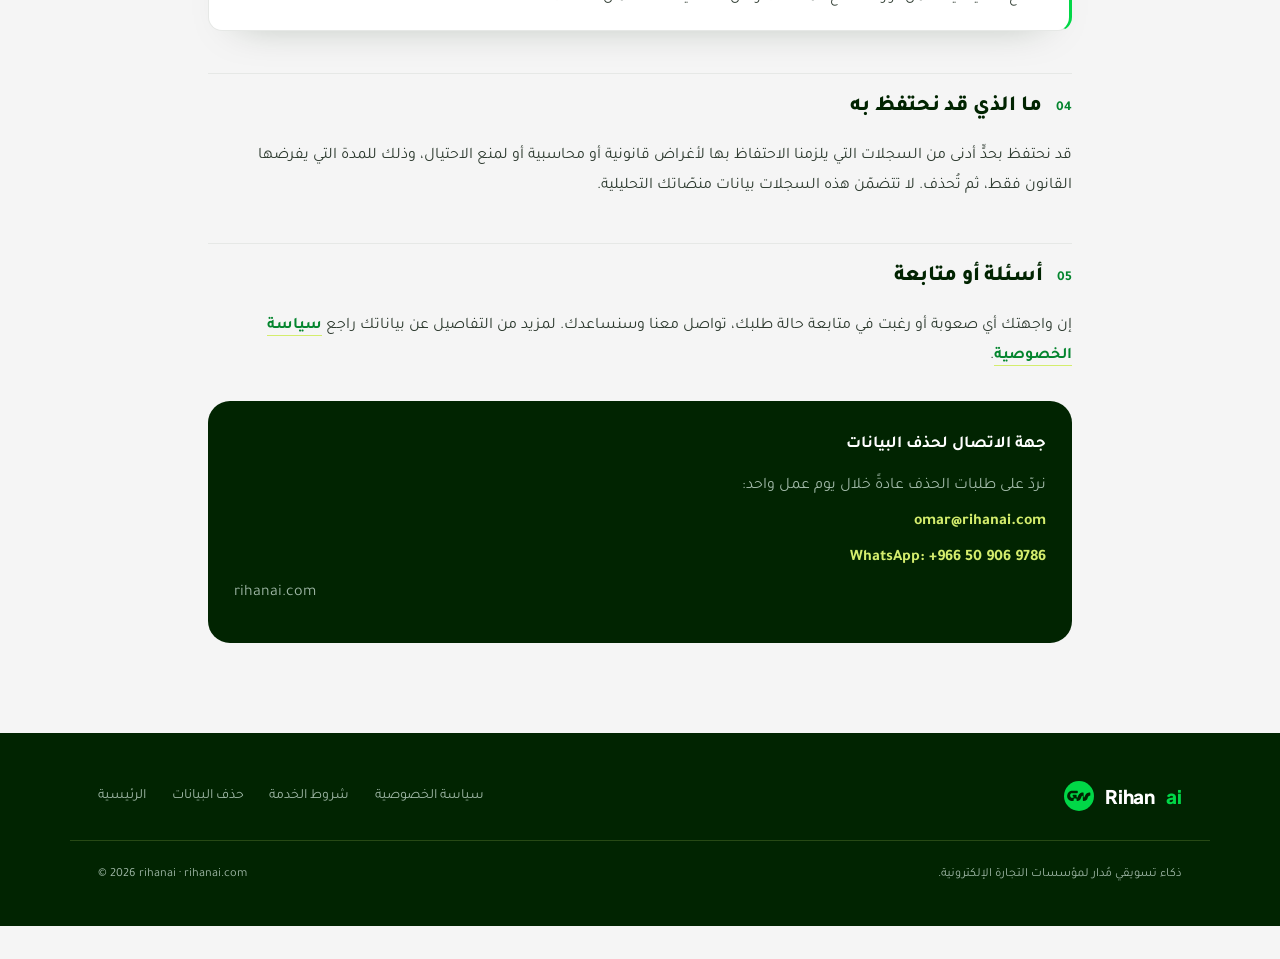
==== commit 75eecde3: "perf/seo: drop font preloads (fix ERR_TIMED_OUT console errors + 10s critical chain), trim 17->11 fo" ====
--- a/data-deletion-instructions.html
+++ b/data-deletion-instructions.html
@@ -7,9 +7,6 @@
 <meta name="description" content="كيف تطلب حذف بياناتك من منصة ريحان، بما في ذلك بيانات Facebook وInstagram. rihanai data deletion instructions." />
 <meta name="robots" content="index, follow" />
 <link rel="icon" href="data:image/svg+xml,%3Csvg xmlns='http://www.w3.org/2000/svg' viewBox='0 0 184 184'%3E%3Ccircle cx='92' cy='92' r='92' fill='%23012401'/%3E%3Cpath d='M45.5 59.5C19.6 61.5 3.6 109.6 43 122.8c.3.1.7.2 1 .2H56.5c1.7 0 3-1.3 3-3V110.5c0-1.7 1.3-3 3-3H74c1.7 0 3 1.3 3 3v9.1c0 1.8 1.6 3.2 3.4 3l8.2-1.1c6.4-1.5 11.9-6.5 14.9-15 2.7-7.6 4.7-13.6 9.1-15.5 1.5-.6 2.9.8 2.9 2.5l.1 26c0 1.8 1.6 3.3 3.4 3.1l10-1.1c.4 0 .7-.1 1-.3 4.1-2 10.8-5.5 13.5-12.8 3.5-9.5 6-16 10-18 1.4-.7 3.4-.6 5 0 1.7.2 3-1 3-2.6V73c0-1.7-1.3-3-3-3h-5c-5 .5-14.8 4.1-19.5 11-6.3 9.2-4.6 11.9-9.6 18.9-.3.4-.6.7-1.1.9-1.6.3-2.9-1.7-2.9-3.4V73c0-1.7-1.3-3-3-3h-7.1c-.2 0-.5 0-.7.1-4.9 1.3-15.4 6.3-20.6 16.4-6.6 13-4 14-6.6 14h-2c-1.7 0-3-1.3-3-3V87.5c0-1.7-1.3-3-3-3H56c-1.7 0-3 1.3-3 3v4.3c0 1.4 1 2.6 2.5 2.7l.5 0c1.4.2 2.5 1.3 2.5 2.8v2.2c0 1.7-1.3 3-3 3h-8.6c-.3 0-.5 0-.7-.1C38.5 99.9 32.9 82 44.9 75.3c.4-.2.9-.3 1.3-.3h35.3c1.7 0 3-1.3 3-3V62.5c0-1.7-1.3-3-3-3H45.5Z' fill='%2301D747'/%3E%3C/svg%3E" />
-<link rel="preload" as="font" type="font/woff2" href="fonts/tajawal-400-arabic.woff2" crossorigin />
-<link rel="preload" as="font" type="font/woff2" href="fonts/tajawal-700-arabic.woff2" crossorigin />
-<link rel="preload" as="font" type="font/woff2" href="fonts/tajawal-800-arabic.woff2" crossorigin />
 <style>
 /* self-hosted fonts */
 @font-face{
@@ -31,22 +28,6 @@
 @font-face{
   font-family:'Tajawal';
   font-style:normal;
-  font-weight:500;
-  font-display:optional;
-  src:url(fonts/tajawal-500-arabic.woff2) format('woff2');
-  unicode-range:U+0600-06FF, U+0750-077F, U+0870-088E, U+0890-0891, U+0897-08E1, U+08E3-08FF, U+200C-200E, U+2010-2011, U+204F, U+2E41, U+FB50-FDFF, U+FE70-FE74, U+FE76-FEFC, U+102E0-102FB, U+10E60-10E7E, U+10EC2-10EC4, U+10EFC-10EFF, U+1EE00-1EE03, U+1EE05-1EE1F, U+1EE21-1EE22, U+1EE24, U+1EE27, U+1EE29-1EE32, U+1EE34-1EE37, U+1EE39, U+1EE3B, U+1EE42, U+1EE47, U+1EE49, U+1EE4B, U+1EE4D-1EE4F, U+1EE51-1EE52, U+1EE54, U+1EE57, U+1EE59, U+1EE5B, U+1EE5D, U+1EE5F, U+1EE61-1EE62, U+1EE64, U+1EE67-1EE6A, U+1EE6C-1EE72, U+1EE74-1EE77, U+1EE79-1EE7C, U+1EE7E, U+1EE80-1EE89, U+1EE8B-1EE9B, U+1EEA1-1EEA3, U+1EEA5-1EEA9, U+1EEAB-1EEBB, U+1EEF0-1EEF1;
-}
-@font-face{
-  font-family:'Tajawal';
-  font-style:normal;
-  font-weight:500;
-  font-display:optional;
-  src:url(fonts/tajawal-500-latin.woff2) format('woff2');
-  unicode-range:U+0000-00FF, U+0131, U+0152-0153, U+02BB-02BC, U+02C6, U+02DA, U+02DC, U+0304, U+0308, U+0329, U+2000-206F, U+20AC, U+2122, U+2191, U+2193, U+2212, U+2215, U+FEFF, U+FFFD;
-}
-@font-face{
-  font-family:'Tajawal';
-  font-style:normal;
   font-weight:700;
   font-display:optional;
   src:url(fonts/tajawal-700-arabic.woff2) format('woff2');
@@ -87,57 +68,25 @@
 @font-face{
   font-family:'Plus Jakarta Sans';
   font-style:normal;
+  font-weight:700;
+  font-display:optional;
+  src:url(fonts/plusjakartasans-700-latin.woff2) format('woff2');
+  unicode-range:U+0000-00FF, U+0131, U+0152-0153, U+02BB-02BC, U+02C6, U+02DA, U+02DC, U+0304, U+0308, U+0329, U+2000-206F, U+20AC, U+2122, U+2191, U+2193, U+2212, U+2215, U+FEFF, U+FFFD;
+}
+@font-face{
+  font-family:'Plus Jakarta Sans';
+  font-style:normal;
+  font-weight:800;
+  font-display:optional;
+  src:url(fonts/plusjakartasans-800-latin.woff2) format('woff2');
+  unicode-range:U+0000-00FF, U+0131, U+0152-0153, U+02BB-02BC, U+02C6, U+02DA, U+02DC, U+0304, U+0308, U+0329, U+2000-206F, U+20AC, U+2122, U+2191, U+2193, U+2212, U+2215, U+FEFF, U+FFFD;
+}
+@font-face{
+  font-family:'JetBrains Mono';
+  font-style:normal;
   font-weight:500;
   font-display:optional;
-  src:url(fonts/plusjakartasans-500-latin.woff2) format('woff2');
-  unicode-range:U+0000-00FF, U+0131, U+0152-0153, U+02BB-02BC, U+02C6, U+02DA, U+02DC, U+0304, U+0308, U+0329, U+2000-206F, U+20AC, U+2122, U+2191, U+2193, U+2212, U+2215, U+FEFF, U+FFFD;
-}
-@font-face{
-  font-family:'Plus Jakarta Sans';
-  font-style:normal;
-  font-weight:600;
-  font-display:optional;
-  src:url(fonts/plusjakartasans-600-latin.woff2) format('woff2');
-  unicode-range:U+0000-00FF, U+0131, U+0152-0153, U+02BB-02BC, U+02C6, U+02DA, U+02DC, U+0304, U+0308, U+0329, U+2000-206F, U+20AC, U+2122, U+2191, U+2193, U+2212, U+2215, U+FEFF, U+FFFD;
-}
-@font-face{
-  font-family:'Plus Jakarta Sans';
-  font-style:normal;
-  font-weight:700;
-  font-display:optional;
-  src:url(fonts/plusjakartasans-700-latin.woff2) format('woff2');
-  unicode-range:U+0000-00FF, U+0131, U+0152-0153, U+02BB-02BC, U+02C6, U+02DA, U+02DC, U+0304, U+0308, U+0329, U+2000-206F, U+20AC, U+2122, U+2191, U+2193, U+2212, U+2215, U+FEFF, U+FFFD;
-}
-@font-face{
-  font-family:'Plus Jakarta Sans';
-  font-style:normal;
-  font-weight:800;
-  font-display:optional;
-  src:url(fonts/plusjakartasans-800-latin.woff2) format('woff2');
-  unicode-range:U+0000-00FF, U+0131, U+0152-0153, U+02BB-02BC, U+02C6, U+02DA, U+02DC, U+0304, U+0308, U+0329, U+2000-206F, U+20AC, U+2122, U+2191, U+2193, U+2212, U+2215, U+FEFF, U+FFFD;
-}
-@font-face{
-  font-family:'JetBrains Mono';
-  font-style:normal;
-  font-weight:400;
-  font-display:optional;
-  src:url(fonts/jetbrainsmono-400-latin.woff2) format('woff2');
-  unicode-range:U+0000-00FF, U+0131, U+0152-0153, U+02BB-02BC, U+02C6, U+02DA, U+02DC, U+0304, U+0308, U+0329, U+2000-206F, U+20AC, U+2122, U+2191, U+2193, U+2212, U+2215, U+FEFF, U+FFFD;
-}
-@font-face{
-  font-family:'JetBrains Mono';
-  font-style:normal;
-  font-weight:500;
-  font-display:optional;
   src:url(fonts/jetbrainsmono-500-latin.woff2) format('woff2');
-  unicode-range:U+0000-00FF, U+0131, U+0152-0153, U+02BB-02BC, U+02C6, U+02DA, U+02DC, U+0304, U+0308, U+0329, U+2000-206F, U+20AC, U+2122, U+2191, U+2193, U+2212, U+2215, U+FEFF, U+FFFD;
-}
-@font-face{
-  font-family:'JetBrains Mono';
-  font-style:normal;
-  font-weight:600;
-  font-display:optional;
-  src:url(fonts/jetbrainsmono-600-latin.woff2) format('woff2');
   unicode-range:U+0000-00FF, U+0131, U+0152-0153, U+02BB-02BC, U+02C6, U+02DA, U+02DC, U+0304, U+0308, U+0329, U+2000-206F, U+20AC, U+2122, U+2191, U+2193, U+2212, U+2215, U+FEFF, U+FFFD;
 }
 @font-face{
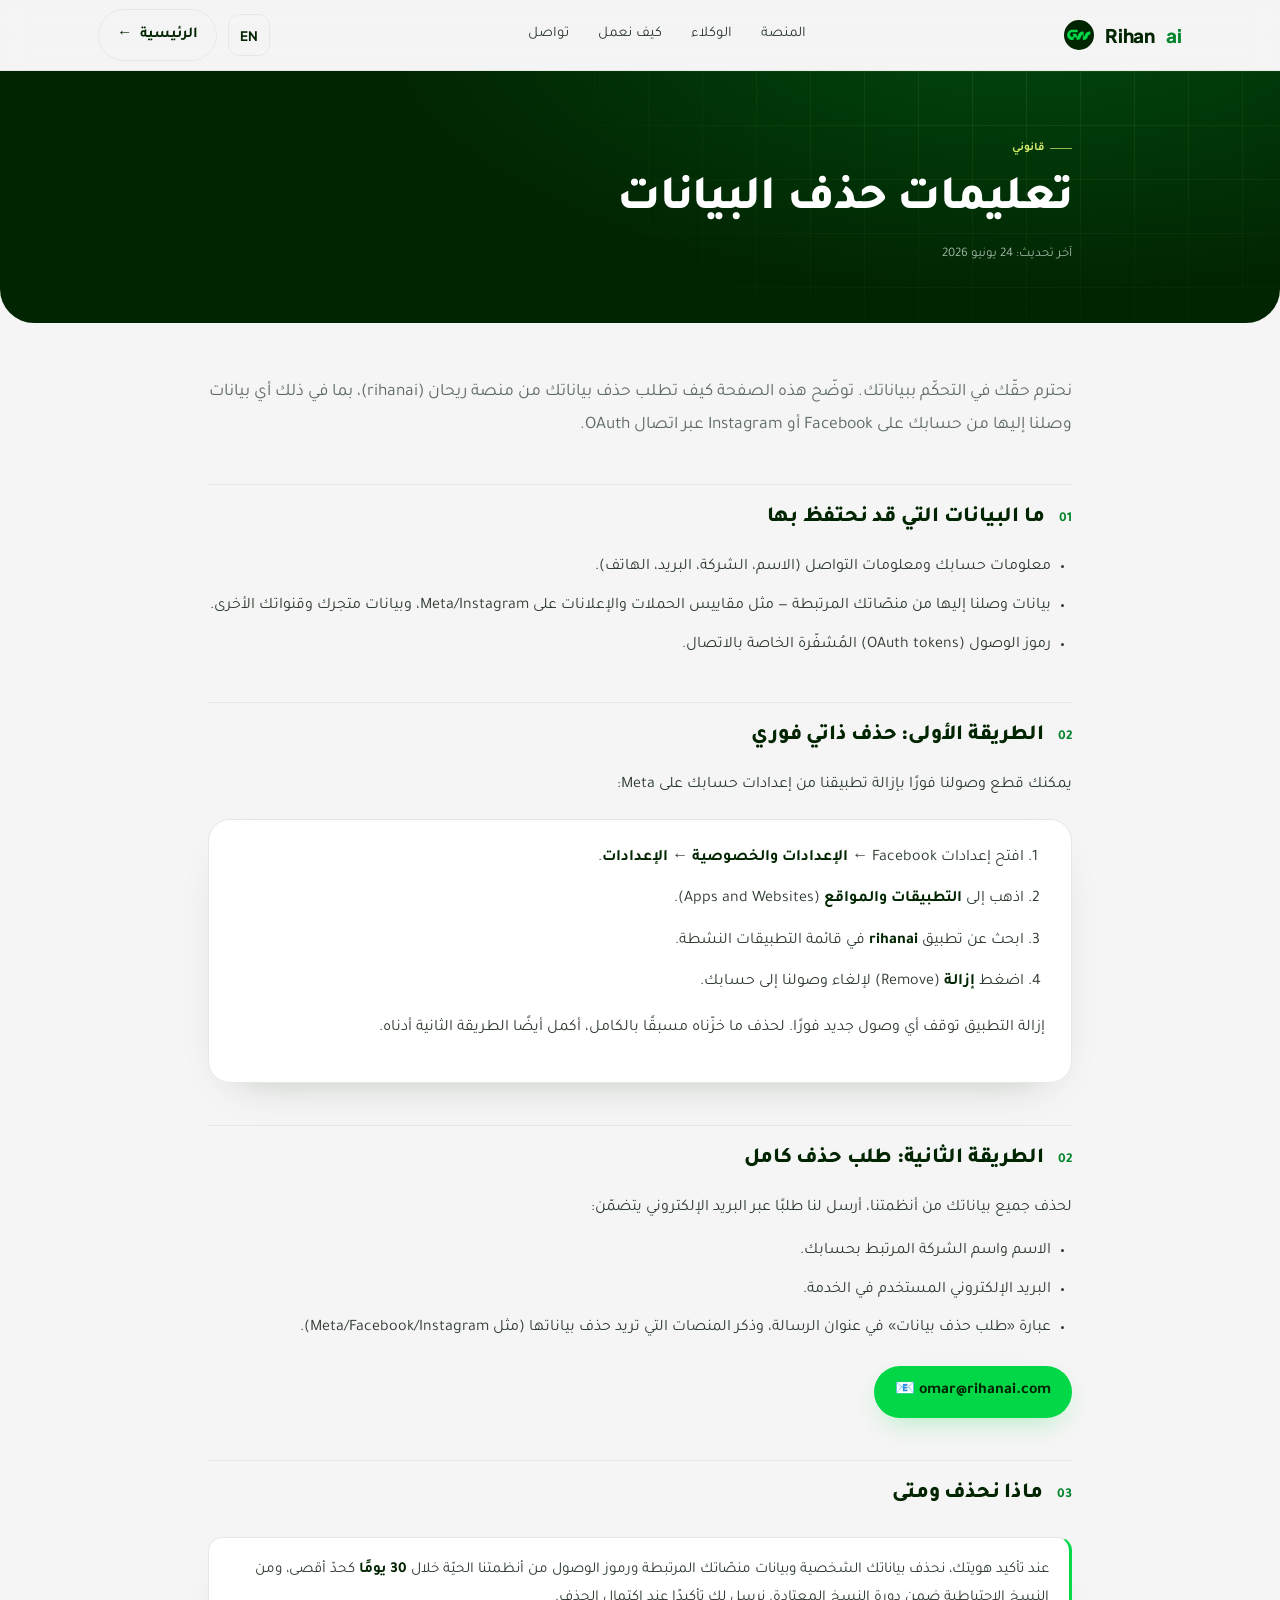
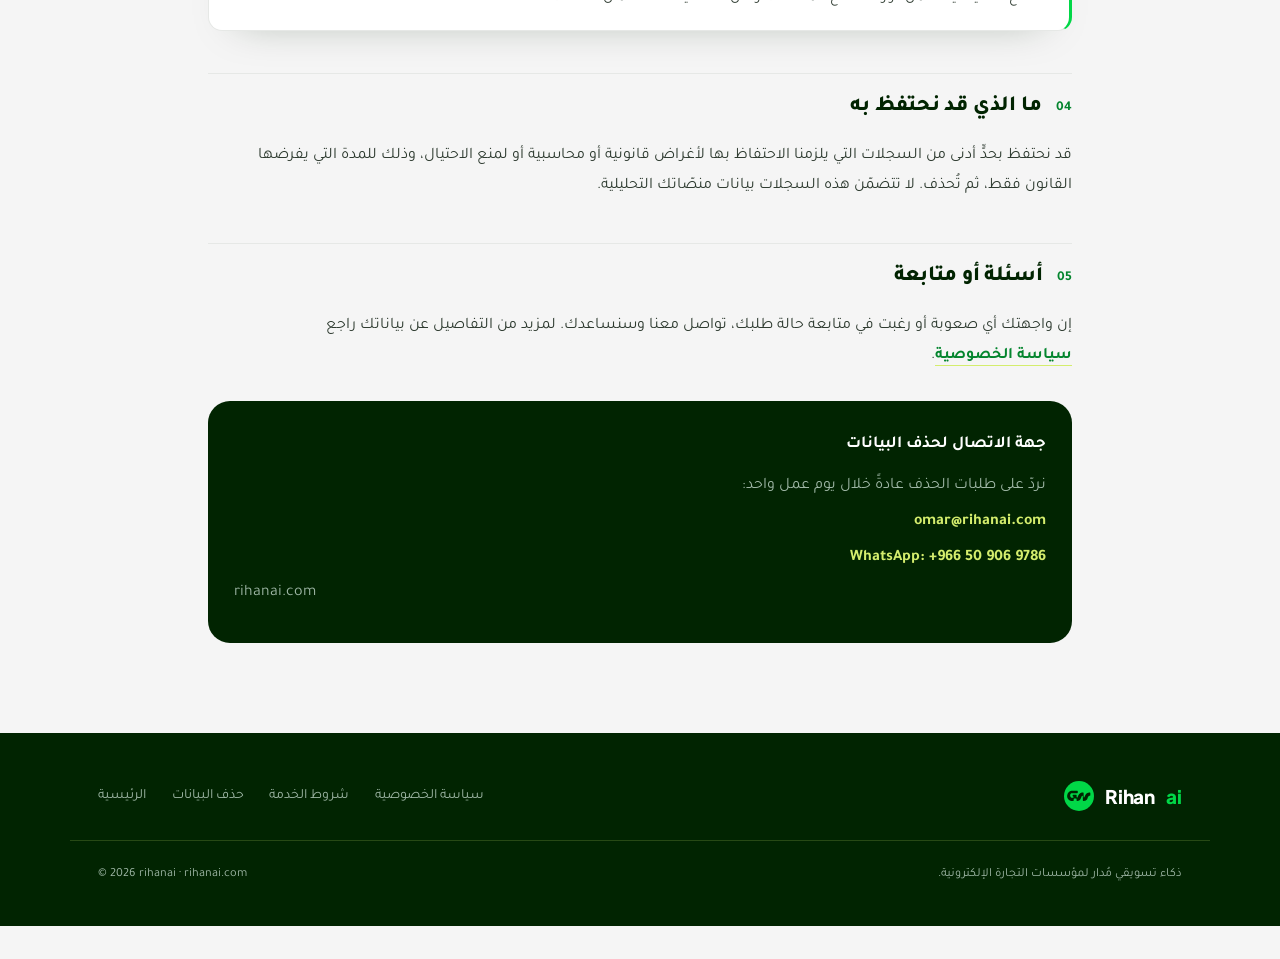
==== commit 4c1b1352: "polish: apply make-interfaces-feel-better — scale-on-press, specific transitions (no transition:all)" ====
--- a/data-deletion-instructions.html
+++ b/data-deletion-instructions.html
@@ -114,9 +114,11 @@
   }
   *{box-sizing:border-box;margin:0;padding:0}
   html{scroll-behavior:smooth}
-  body{font-family:var(--font-ar);background:var(--canvas);color:var(--ink);line-height:1.85;-webkit-font-smoothing:antialiased;text-rendering:optimizeLegibility;overflow-x:hidden}
+  body{font-family:var(--font-ar);background:var(--canvas);color:var(--ink);line-height:1.85;-webkit-font-smoothing:antialiased;-moz-osx-font-smoothing:grayscale;text-rendering:optimizeLegibility;overflow-x:hidden}
   html[lang="en"] body{font-family:var(--font-en);line-height:1.7}
   a{color:inherit;text-decoration:none}
+  h1,h2,h3,h4{text-wrap:balance}
+  p{text-wrap:pretty}
   .wrap{max-width:var(--maxw);margin:0 auto;padding:0 28px}
   .mono{font-family:var(--mono);font-variant-numeric:tabular-nums}
   .skip{position:absolute;top:-100%;left:1rem;z-index:999;background:var(--ink);color:#fff;padding:.75em 1.2em;border-radius:0 0 var(--radius-sm) var(--radius-sm);font-weight:700;transition:top .15s}
@@ -131,11 +133,12 @@
   .nav-links a.lnk{font-size:.92rem;font-weight:500;color:var(--ink-soft);transition:color .15s}
   .nav-links a.lnk:hover{color:var(--ink)}
   .nav-cta{display:flex;align-items:center;gap:.7rem}
-  .lang{font-family:var(--font-en);font-weight:700;font-size:.82rem;border:1.5px solid var(--hairline);background:transparent;color:var(--ink);width:42px;height:42px;border-radius:11px;cursor:pointer;transition:.15s}
+  .lang{font-family:var(--font-en);font-weight:700;font-size:.82rem;border:1.5px solid var(--hairline);background:transparent;color:var(--ink);width:42px;height:42px;border-radius:11px;cursor:pointer;transition:border-color .15s, color .15s, transform .12s}
   .lang:hover{border-color:var(--ink)}
   .btn{display:inline-flex;align-items:center;gap:.5em;font-weight:700;font-size:.95rem;padding:.7em 1.2em;border-radius:999px;border:1.5px solid transparent;transition:transform .18s ease, box-shadow .18s ease;cursor:pointer;white-space:nowrap}
   .btn-ghost{border-color:var(--hairline);color:var(--ink);background:transparent}
   .btn-ghost:hover{border-color:var(--ink);transform:translateY(-2px)}
+  .btn:active,.lang:active{transform:scale(.96)}
   .arrow{display:inline-block;transition:transform .18s ease}
   html[dir="rtl"] .arrow{transform:scaleX(-1)}
 
